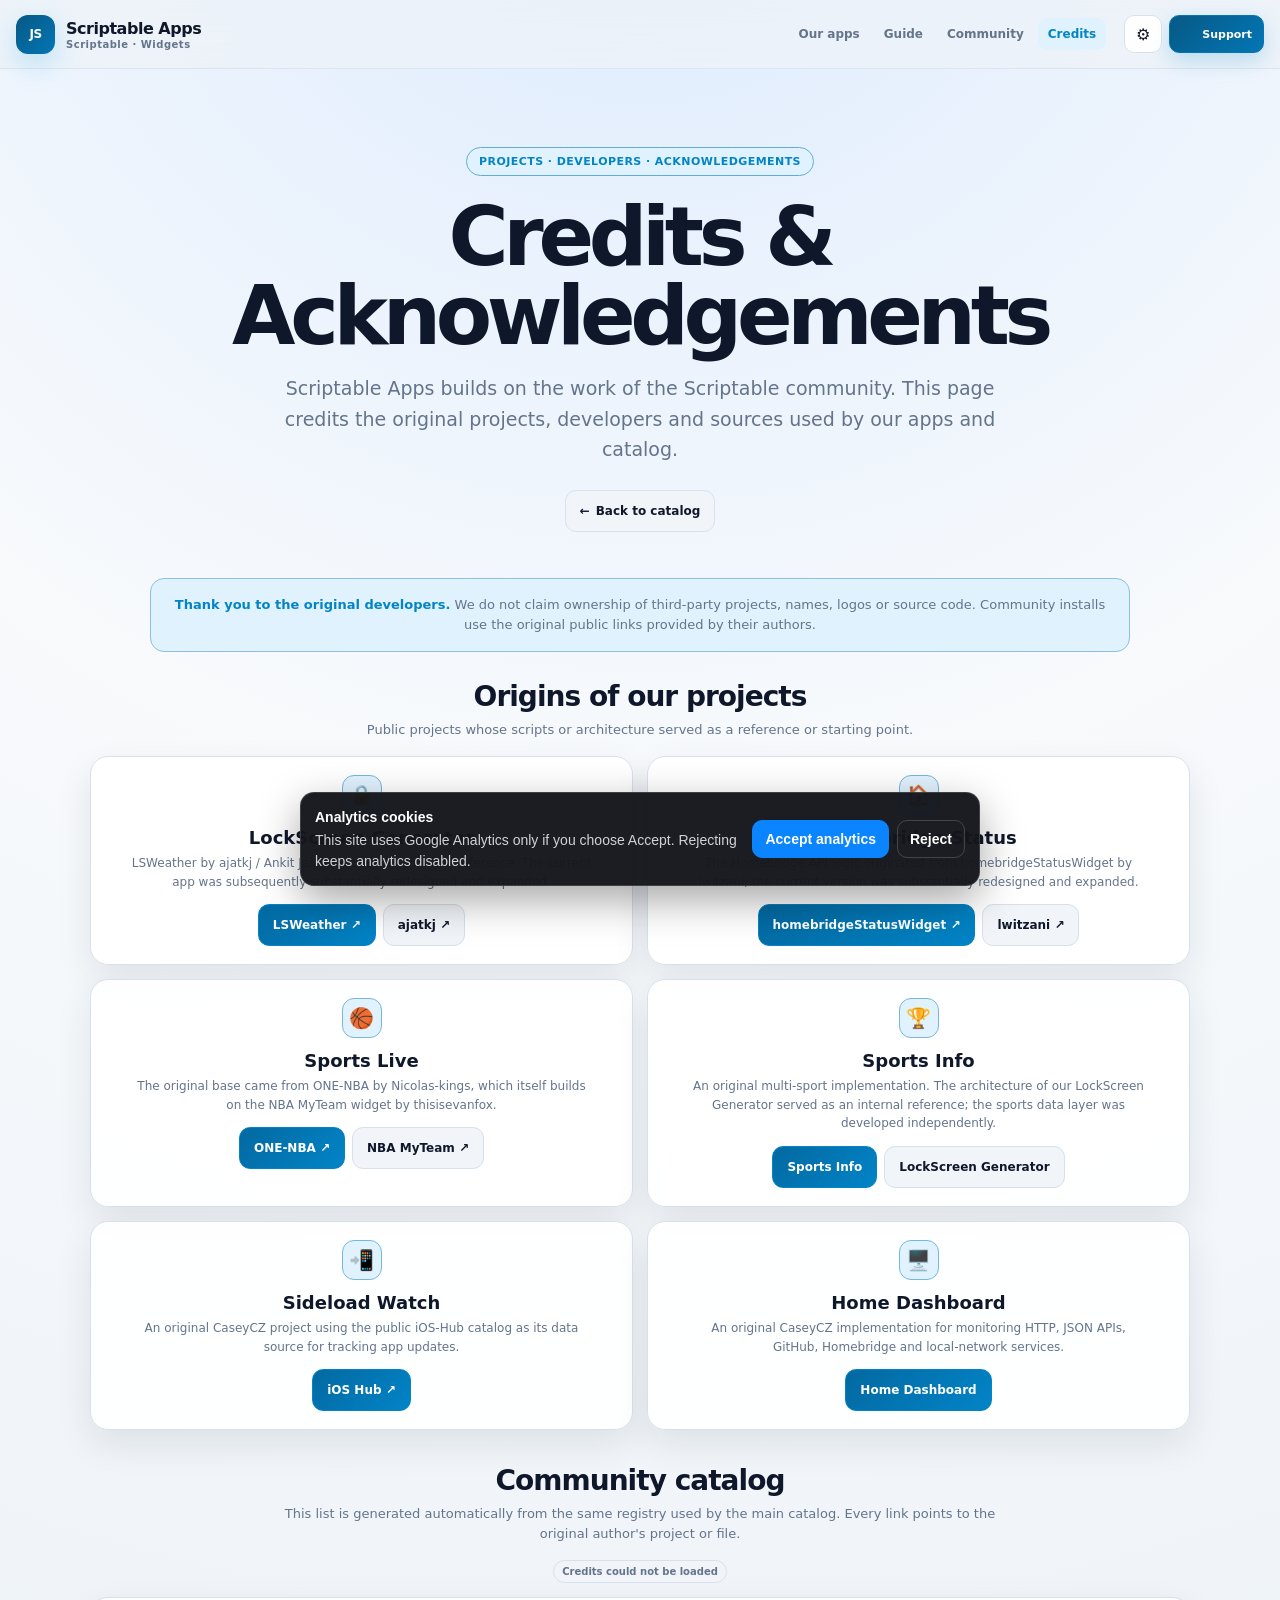
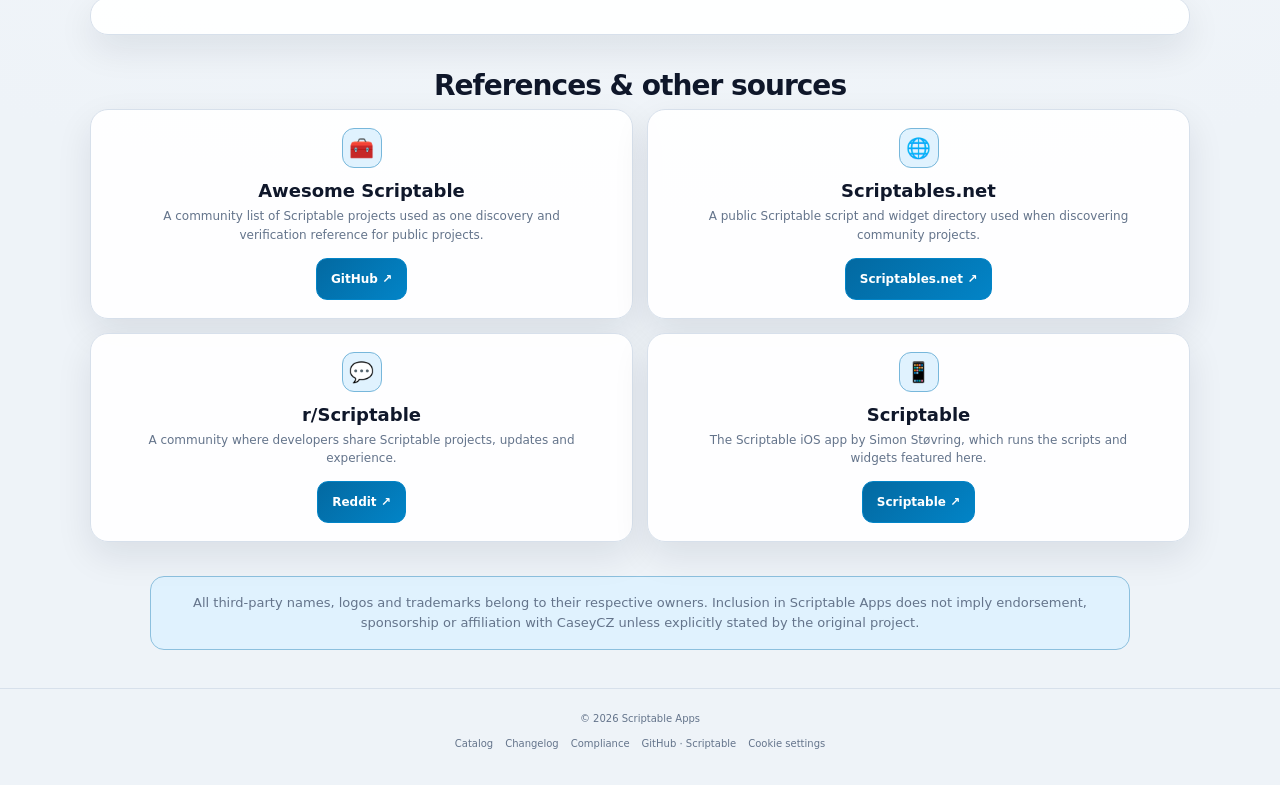
==== credits.html @ d68b5787 "Match header navigation to iOS Hub" ====
<!doctype html>
<html lang="cs" data-theme="dark">
<head>
<meta charset="utf-8">
<meta name="viewport" content="width=device-width,initial-scale=1">
<meta id="themeColor" name="theme-color" content="#070b14">
<meta name="description" content="Credits and acknowledgements for Scriptable Apps, upstream projects and the community catalog.">
<title>Credits & Acknowledgements · Scriptable Apps</title>
<script src="analytics-consent.js?v=20261001-footer3"></script>
<style>
:root{color-scheme:dark;--page:#070b14;--bg:#0b1020;--panel:#111827;--panel2:#172033;--border:#2a3850;--text:#f8fafc;--muted:#94a3b8;--accent:#38bdf8;--accent2:#0284c7;--accent-soft:#0f2b45;--ok:#86efac;--shadow:0 18px 48px rgba(0,0,0,.34);--hero1:#172554;--hero2:#0b1020;--input:#0b1220}
html[data-theme="light"]{color-scheme:light;--page:#f1f5f9;--bg:#f8fafc;--panel:#fff;--panel2:#f1f5f9;--border:#d9e2ee;--text:#0f172a;--muted:#64748b;--accent:#0284c7;--accent2:#0369a1;--accent-soft:#e0f2fe;--ok:#15803d;--shadow:0 14px 36px rgba(15,23,42,.09);--hero1:#dbeafe;--hero2:#f8fafc;--input:#f8fafc}
*{box-sizing:border-box}html{scroll-behavior:smooth;background:var(--page)}body{margin:0;min-height:100vh;color:var(--text);font-family:Inter,ui-sans-serif,system-ui,-apple-system,"Segoe UI",Roboto,sans-serif;background:radial-gradient(circle at top,var(--hero1) 0,var(--hero2) 42%,var(--page) 100%)}a{color:inherit;text-decoration:none}button{font:inherit}.credits-content{width:min(1100px,calc(100% - 28px));margin:0 auto;text-align:center}.btn{min-height:38px;border-radius:10px;border:1px solid var(--border);padding:0 11px;display:inline-flex;align-items:center;justify-content:center;gap:6px;font-size:11px;font-weight:850;cursor:pointer;transition:.15s ease}.btn:hover{transform:translateY(-1px)}.btn.primary{background:linear-gradient(135deg,var(--accent2),var(--accent));border-color:var(--accent);color:#fff}.btn.secondary{background:var(--panel2);color:var(--text)}
.credit-section{margin:8px 0 34px}.credit-section h2{font-size:28px;letter-spacing:-.035em;margin:0 0 7px}.credit-section>p{max-width:760px;margin:0 auto 16px;color:var(--muted);font-size:13px;line-height:1.55}.credits-grid{display:grid;grid-template-columns:repeat(2,minmax(0,1fr));gap:14px}.credit-card{background:color-mix(in srgb,var(--panel) 96%,transparent);border:1px solid var(--border);border-radius:18px;padding:18px;box-shadow:var(--shadow);text-align:center}.credit-icon{width:40px;height:40px;border-radius:12px;margin:0 auto 12px;display:grid;place-items:center;background:var(--accent-soft);border:1px solid color-mix(in srgb,var(--accent) 45%,var(--border));font-size:20px}.credit-card h3{margin:0 0 6px;font-size:18px}.credit-card p{margin:0 auto 13px;color:var(--muted);font-size:12px;line-height:1.55;max-width:460px}.credit-links{display:flex;justify-content:center;gap:7px;flex-wrap:wrap}.credit-cloud{display:grid;grid-template-columns:repeat(3,minmax(0,1fr));gap:10px}.author-card{min-width:0;background:color-mix(in srgb,var(--panel) 94%,transparent);border:1px solid var(--border);border-radius:14px;padding:13px;text-align:left}.author-head{display:flex;align-items:center;justify-content:space-between;gap:8px;margin-bottom:9px}.author-name{font-size:13px;font-weight:900;overflow:hidden;text-overflow:ellipsis;white-space:nowrap}.author-count{flex:0 0 auto;color:var(--accent);background:var(--accent-soft);border:1px solid color-mix(in srgb,var(--accent) 45%,var(--border));border-radius:999px;padding:3px 7px;font-size:9px;font-weight:900}.project-list{display:grid;gap:5px}.project-link{display:block;color:var(--muted);font-size:10px;line-height:1.35;white-space:nowrap;overflow:hidden;text-overflow:ellipsis}.project-link:hover{color:var(--accent)}.credit-panel{background:color-mix(in srgb,var(--panel) 96%,transparent);border:1px solid var(--border);border-radius:18px;padding:18px;box-shadow:var(--shadow)}
.catalog-credit-list{display:flex;align-items:center;justify-content:center;align-content:flex-start;flex-wrap:wrap;gap:7px 8px}
.catalog-credit-pill{min-width:0;max-width:100%;display:inline-flex;align-items:center;gap:6px;padding:6px 10px;border:1px solid var(--border);border-radius:999px;background:color-mix(in srgb,var(--panel2) 88%,transparent);font-size:10px;line-height:1;font-weight:850;white-space:nowrap;transition:.15s ease}
.catalog-credit-pill:hover{border-color:var(--accent);transform:translateY(-1px)}
.catalog-credit-author{color:var(--text);font-weight:900;overflow:hidden;text-overflow:ellipsis}
.catalog-credit-dot{color:var(--muted)}
.catalog-credit-count{color:var(--accent);font-weight:900}
.catalog-credit-projects{display:inline-flex;align-items:center;gap:0;min-width:0;max-width:100%;overflow:hidden}.catalog-credit-project{color:var(--accent);font-weight:900;overflow:hidden;text-overflow:ellipsis}.catalog-credit-project:hover{text-decoration:underline;text-underline-offset:2px}.catalog-credit-sep{color:var(--muted);flex:0 0 auto}
.credits-summary{display:flex;align-items:center;justify-content:center;gap:6px;flex-wrap:wrap;margin:0 0 14px}.pill{display:inline-flex;align-items:center;padding:5px 8px;border:1px solid var(--border);border-radius:999px;background:var(--panel2);color:var(--muted);font-size:10px;font-weight:850}.notice{border:1px solid color-mix(in srgb,var(--accent) 35%,var(--border));background:var(--accent-soft);border-radius:14px;padding:16px;margin:0 auto 28px;color:var(--muted);line-height:1.55;font-size:13px;max-width:980px;text-align:center}.notice strong{color:var(--accent)}
@media(max-width:700px){.credits-grid{grid-template-columns:1fr}.credits-content{width:min(100% - 20px,1100px)}.credit-panel{padding:14px}.catalog-credit-list{gap:6px}.catalog-credit-pill{padding:6px 9px;font-size:9.5px}}
</style>
<link rel="stylesheet" href="ios-hub-visual.css?v=20261008-authorstatus1">
</head>
<body>
<header class="topbar">
  <div class="wrap topbar-inner">
    <a class="brand" href="./" aria-label="Scriptable Apps"><span class="brand-mark">JS</span><span>Scriptable Apps<small>Scriptable · Widgets</small></span></a>
    <nav class="nav" aria-label="Primary">
      <a href="./#ourApps"><span data-cs="Naše aplikace" data-en="Our apps" data-de="Unsere Apps" data-es="Nuestras apps" data-fr="Nos apps">Naše aplikace</span></a>
      <a href="guide.html"><span data-cs="Průvodce" data-en="Guide" data-de="Anleitung" data-es="Guía" data-fr="Guide">Průvodce</span></a>
      <a href="./#community"><span data-cs="Komunita" data-en="Community" data-de="Community" data-es="Comunidad" data-fr="Communauté">Komunita</span></a>
      <a href="credits.html" class="active" aria-current="page">Credits</a>
    </nav>
    <div class="nav-actions">
      <div class="settings-menu">
        <button id="settingsBtn" class="icon-btn settings-button" type="button" aria-haspopup="dialog" aria-expanded="false" aria-controls="settingsPanel" aria-label="Settings" title="Settings">⚙</button>
        <div id="settingsPanel" class="settings-panel" role="dialog" aria-hidden="true">
          <div class="settings-title"><span data-cs="Nastavení" data-en="Settings" data-de="Einstellungen" data-es="Ajustes" data-fr="Paramètres">Nastavení</span></div>
          <div class="settings-label"><span data-cs="VZHLED" data-en="APPEARANCE" data-de="DARSTELLUNG" data-es="APARIENCIA" data-fr="APPARENCE">VZHLED</span></div>
          <div class="settings-theme-seg"><button id="themeDark" type="button">☾ <span data-cs="Tmavý" data-en="Dark" data-de="Dunkel" data-es="Oscuro" data-fr="Sombre">Tmavý</span></button><button id="themeLight" type="button">☀ <span data-cs="Světlý" data-en="Light" data-de="Hell" data-es="Claro" data-fr="Clair">Světlý</span></button></div>
          <div class="settings-label"><span data-cs="JAZYK" data-en="LANGUAGE" data-de="SPRACHE" data-es="IDIOMA" data-fr="LANGUE">JAZYK</span></div>
          <div class="settings-language-list">
            <button id="langCs" type="button" data-language="cs"><img src="assets/flags/cz.svg" alt=""><span>Čeština</span></button>
            <button id="langEn" type="button" data-language="en"><img src="assets/flags/gb.svg" alt=""><span>English</span></button>
            <button id="langDe" type="button" data-language="de"><img src="assets/flags/de.svg" alt=""><span>Deutsch</span></button>
            <button id="langEs" type="button" data-language="es"><img src="assets/flags/es.svg" alt=""><span>Español</span></button>
            <button id="langFr" type="button" data-language="fr"><img src="assets/flags/fr.svg" alt=""><span>Français</span></button>
          </div>
          <div class="settings-label"><span data-cs="NAHLÁSIT PROBLÉM" data-en="REPORT ISSUE" data-de="PROBLEM MELDEN" data-es="INFORMAR DE UN PROBLEMA" data-fr="SIGNALER UN PROBLÈME">NAHLÁSIT PROBLÉM</span></div>
          <a class="settings-report-link" href="https://github.com/CaseyCZ/Scriptable/issues/new/choose" target="_blank" rel="noopener"><span aria-hidden="true">🐞</span><span data-cs="Nahlásit problém" data-en="Report issue" data-de="Problem melden" data-es="Informar de un problema" data-fr="Signaler un problème">Nahlásit problém</span></a>
        </div>
      </div>
      <button class="compact-btn nav-support-primary" type="button" data-support-open><img class="compact-brand-icon" src="https://cdn.buymeacoffee.com/buttons/bmc-new-btn-logo.svg" alt="" referrerpolicy="no-referrer"><span class="support-label" data-cs="Podpořit" data-en="Support" data-de="Unterstützen" data-es="Apoyar" data-fr="Soutenir">Podpořit</span></button>
    </div>
  </div>
</header>

<main id="top" class="credits-content">
  <section class="hero">
    <span class="badge" data-cs="PROJEKTY · AUTOŘI · PODĚKOVÁNÍ" data-en="PROJECTS · DEVELOPERS · ACKNOWLEDGEMENTS" data-de="PROJEKTE · ENTWICKLER · DANKSAGUNGEN" data-es="PROYECTOS · DESARROLLADORES · AGRADECIMIENTOS" data-fr="PROJETS · DÉVELOPPEURS · REMERCIEMENTS">PROJEKTY · AUTOŘI · PODĚKOVÁNÍ</span>
    <h1>Credits &amp; Acknowledgements</h1>
    <p class="lead" data-cs="Scriptable Apps staví na práci komunity kolem Scriptable. Tady uvádíme původní projekty, autory a zdroje, ze kterých naše projekty nebo katalog čerpají." data-en="Scriptable Apps builds on the work of the Scriptable community. This page credits the original projects, developers and sources used by our apps and catalog." data-de="Scriptable Apps baut auf der Arbeit der Scriptable-Community auf. Hier würdigen wir die ursprünglichen Projekte, Entwickler und Quellen unserer Apps und des Katalogs." data-es="Scriptable Apps se apoya en el trabajo de la comunidad de Scriptable. Aquí reconocemos los proyectos, desarrolladores y fuentes originales utilizados por nuestras apps y catálogo." data-fr="Scriptable Apps s’appuie sur le travail de la communauté Scriptable. Cette page crédite les projets, développeurs et sources d’origine utilisés par nos apps et notre catalogue.">Scriptable Apps staví na práci komunity kolem Scriptable. Tady uvádíme původní projekty, autory a zdroje, ze kterých naše projekty nebo katalog čerpají.</p>
    <div class="heroActions"><a class="btn secondary" href="./">← <span data-cs="Zpět na katalog" data-en="Back to catalog" data-de="Zurück zum Katalog" data-es="Volver al catálogo" data-fr="Retour au catalogue">Zpět na katalog</span></a></div>
  </section>

  <div class="notice"><strong data-cs="Děkujeme původním autorům." data-en="Thank you to the original developers." data-de="Danke an die ursprünglichen Entwickler." data-es="Gracias a los desarrolladores originales." data-fr="Merci aux développeurs d’origine.">Děkujeme původním autorům.</strong> <span data-cs="Cizí projekty, názvy, loga a zdrojový kód nevydáváme za vlastní. Komunitní instalace používají původní veřejné odkazy autorů." data-en="We do not claim ownership of third-party projects, names, logos or source code. Community installs use the original public links provided by their authors." data-de="Wir beanspruchen kein Eigentum an Projekten, Namen, Logos oder Quellcode Dritter. Community-Installationen verwenden die ursprünglichen öffentlichen Links der Autoren." data-es="No reclamamos la propiedad de proyectos, nombres, logotipos ni código fuente de terceros. Las instalaciones comunitarias usan los enlaces públicos originales de sus autores." data-fr="Nous ne revendiquons pas la propriété des projets, noms, logos ou codes sources tiers. Les installations communautaires utilisent les liens publics d’origine des auteurs.">Cizí projekty, názvy, loga a zdrojový kód nevydáváme za vlastní. Komunitní instalace používají původní veřejné odkazy autorů.</span></div>

  <section class="credit-section">
    <h2 data-cs="Původ našich projektů" data-en="Origins of our projects" data-de="Ursprung unserer Projekte" data-es="Origen de nuestros proyectos" data-fr="Origine de nos projets">Původ našich projektů</h2>
    <p data-cs="Projekty, jejichž veřejné skripty nebo architektura posloužily jako předloha či výchozí bod." data-en="Public projects whose scripts or architecture served as a reference or starting point." data-de="Öffentliche Projekte, deren Skripte oder Architektur als Referenz oder Ausgangspunkt dienten." data-es="Proyectos públicos cuyos scripts o arquitectura sirvieron como referencia o punto de partida." data-fr="Projets publics dont les scripts ou l’architecture ont servi de référence ou de point de départ.">Projekty, jejichž veřejné skripty nebo architektura posloužily jako předloha či výchozí bod.</p>
    <div class="credits-grid">
      <article class="credit-card"><div class="credit-icon">🔒</div><h3>LockScreen Generator</h3><p data-cs="Při vzniku byl jako předloha použit LSWeather od ajatkj / Ankit Jain. Současná aplikace byla následně výrazně přepracována a rozšířena." data-en="LSWeather by ajatkj / Ankit Jain was used as an initial reference. The current app was subsequently substantially redesigned and expanded." data-de="LSWeather von ajatkj / Ankit Jain diente als ursprüngliche Referenz. Die heutige App wurde danach umfassend neu gestaltet und erweitert." data-es="LSWeather de ajatkj / Ankit Jain se utilizó como referencia inicial. La app actual fue posteriormente rediseñada y ampliada considerablemente." data-fr="LSWeather d’ajatkj / Ankit Jain a servi de référence initiale. L’app actuelle a ensuite été largement remaniée et enrichie.">Při vzniku byl jako předloha použit LSWeather od ajatkj / Ankit Jain.</p><div class="credit-links"><a class="btn primary" href="https://github.com/ajatkj/scriptable/blob/master/LSWeather.js" target="_blank" rel="noopener">LSWeather ↗</a><a class="btn secondary" href="https://github.com/ajatkj" target="_blank" rel="noopener">ajatkj ↗</a></div></article>
      <article class="credit-card"><div class="credit-icon">🏠</div><h3>Homebridge Status</h3><p data-cs="Homebridge API logika vychází z homebridgeStatusWidget od lwitzani; současná verze byla výrazně přepracována a rozšířena." data-en="The Homebridge API logic originated from homebridgeStatusWidget by lwitzani; the current version was substantially redesigned and expanded." data-de="Die Homebridge-API-Logik basiert auf homebridgeStatusWidget von lwitzani; die aktuelle Version wurde umfassend überarbeitet und erweitert." data-es="La lógica de la API de Homebridge parte de homebridgeStatusWidget de lwitzani; la versión actual fue ampliamente rediseñada y ampliada." data-fr="La logique API Homebridge provient de homebridgeStatusWidget de lwitzani ; la version actuelle a été largement remaniée et enrichie.">Homebridge API logika vychází z homebridgeStatusWidget od lwitzani.</p><div class="credit-links"><a class="btn primary" href="https://github.com/lwitzani/homebridgeStatusWidget" target="_blank" rel="noopener">homebridgeStatusWidget ↗</a><a class="btn secondary" href="https://github.com/lwitzani" target="_blank" rel="noopener">lwitzani ↗</a></div></article>
      <article class="credit-card"><div class="credit-icon">🏀</div><h3>Sports Live</h3><p data-cs="Původní základ vychází z ONE-NBA od Nicolas-kings, které navazuje na NBA MyTeam widget od thisisevanfox." data-en="The original base came from ONE-NBA by Nicolas-kings, which itself builds on the NBA MyTeam widget by thisisevanfox." data-de="Die ursprüngliche Basis stammt von ONE-NBA von Nicolas-kings, das wiederum auf dem NBA MyTeam Widget von thisisevanfox aufbaut." data-es="La base original procede de ONE-NBA de Nicolas-kings, que a su vez se basa en NBA MyTeam widget de thisisevanfox." data-fr="La base d’origine vient de ONE-NBA de Nicolas-kings, lui-même basé sur NBA MyTeam widget de thisisevanfox.">Původní základ vychází z ONE-NBA od Nicolas-kings a NBA MyTeam widgetu od thisisevanfox.</p><div class="credit-links"><a class="btn primary" href="https://github.com/Nicolasking007/Scriptable/tree/main/ONE-NBA" target="_blank" rel="noopener">ONE-NBA ↗</a><a class="btn secondary" href="https://github.com/thisisevanfox/nba-my-team-ios-widget" target="_blank" rel="noopener">NBA MyTeam ↗</a></div></article>
      <article class="credit-card"><div class="credit-icon">🏆</div><h3>Sports Info</h3><p data-cs="Vlastní multi-sport implementace. Při návrhu byla jako interní předloha použita architektura našeho LockScreen Generatoru; sportovní datová vrstva byla vyvíjena samostatně." data-en="An original multi-sport implementation. The architecture of our LockScreen Generator served as an internal reference; the sports data layer was developed independently." data-de="Eine eigene Multi-Sport-Implementierung. Die Architektur unseres LockScreen Generators diente als interne Referenz; die Sport-Datenschicht wurde eigenständig entwickelt." data-es="Una implementación multideporte propia. La arquitectura de nuestro LockScreen Generator sirvió como referencia interna; la capa de datos deportivos se desarrolló de forma independiente." data-fr="Une implémentation multisport originale. L’architecture de notre LockScreen Generator a servi de référence interne ; la couche de données sportives a été développée indépendamment.">Vlastní multi-sport implementace s architekturou inspirovanou naším LockScreen Generatorem.</p><div class="credit-links"><a class="btn primary" href="./apps/Sports-Info/">Sports Info</a><a class="btn secondary" href="./apps/LockScreenGenerator/">LockScreen Generator</a></div></article>
      <article class="credit-card"><div class="credit-icon">📲</div><h3>Sideload Watch</h3><p data-cs="Vlastní CaseyCZ projekt využívající veřejný katalog iOS-Hub jako datový zdroj pro sledování nových verzí aplikací." data-en="An original CaseyCZ project using the public iOS-Hub catalog as its data source for tracking app updates." data-de="Ein eigenes CaseyCZ-Projekt, das den öffentlichen iOS-Hub-Katalog als Datenquelle für App-Updates verwendet." data-es="Un proyecto original de CaseyCZ que utiliza el catálogo público de iOS-Hub como fuente de datos para seguir actualizaciones de apps." data-fr="Un projet original CaseyCZ utilisant le catalogue public iOS-Hub comme source de données pour suivre les mises à jour d’apps.">Vlastní CaseyCZ projekt využívající veřejný katalog iOS-Hub.</p><div class="credit-links"><a class="btn primary" href="https://caseycz.github.io/iOS-Hub/" target="_blank" rel="noopener">iOS Hub ↗</a></div></article>
      <article class="credit-card"><div class="credit-icon">🖥️</div><h3>Home Dashboard</h3><p data-cs="Vlastní CaseyCZ implementace pro monitoring HTTP, JSON API, GitHubu, Homebridge a služeb v lokální síti." data-en="An original CaseyCZ implementation for monitoring HTTP, JSON APIs, GitHub, Homebridge and local-network services." data-de="Eine eigene CaseyCZ-Implementierung zur Überwachung von HTTP, JSON-APIs, GitHub, Homebridge und lokalen Netzwerkdiensten." data-es="Una implementación original de CaseyCZ para monitorizar HTTP, APIs JSON, GitHub, Homebridge y servicios de red local." data-fr="Une implémentation originale CaseyCZ pour surveiller HTTP, les API JSON, GitHub, Homebridge et les services du réseau local.">Vlastní CaseyCZ implementace pro monitoring služeb.</p><div class="credit-links"><a class="btn primary" href="./apps/Home-Dashboard/">Home Dashboard</a></div></article>
    </div>
  </section>

  <section class="credit-section">
    <h2 data-cs="Komunitní katalog" data-en="Community catalog" data-de="Community-Katalog" data-es="Catálogo comunitario" data-fr="Catalogue communautaire">Komunitní katalog</h2>
    <p data-cs="Seznam je generovaný automaticky ze stejného katalogu, který používá hlavní stránka. Každý odkaz vede na původní projekt nebo soubor autora." data-en="This list is generated automatically from the same registry used by the main catalog. Every link points to the original author's project or file." data-de="Diese Liste wird automatisch aus demselben Register wie der Hauptkatalog erzeugt. Jeder Link führt zum ursprünglichen Projekt oder zur Datei des Autors." data-es="Esta lista se genera automáticamente desde el mismo registro que usa el catálogo principal. Cada enlace apunta al proyecto o archivo original del autor." data-fr="Cette liste est générée automatiquement depuis le même registre que le catalogue principal. Chaque lien pointe vers le projet ou le fichier d’origine de l’auteur.">Seznam je generovaný automaticky ze stejného katalogu, který používá hlavní stránka.</p>
    <div id="creditsSummary" class="credits-summary"><span class="pill" data-cs="Načítám credits…" data-en="Loading credits…" data-de="Credits werden geladen…" data-es="Cargando créditos…" data-fr="Chargement des crédits…">Načítám credits…</span></div>
    <div class="credit-panel"><div id="communityCredits" class="catalog-credit-list"></div></div>
  </section>

  <section class="credit-section">
    <h2 data-cs="Reference a další zdroje" data-en="References & other sources" data-de="Referenzen & weitere Quellen" data-es="Referencias y otras fuentes" data-fr="Références et autres sources">Reference a další zdroje</h2>
    <div class="credits-grid">
      <article class="credit-card"><div class="credit-icon">🧰</div><h3>Awesome Scriptable</h3><p data-cs="Komunitní seznam Scriptable projektů používaný jako jeden ze zdrojů při hledání a ověřování veřejných projektů." data-en="A community list of Scriptable projects used as one discovery and verification reference for public projects." data-de="Eine Community-Liste von Scriptable-Projekten, die als Referenz zur Entdeckung und Überprüfung öffentlicher Projekte dient." data-es="Una lista comunitaria de proyectos Scriptable usada como referencia para descubrir y verificar proyectos públicos." data-fr="Une liste communautaire de projets Scriptable utilisée comme référence pour découvrir et vérifier des projets publics.">Komunitní seznam Scriptable projektů.</p><div class="credit-links"><a class="btn primary" href="https://github.com/dersvenhesse/awesome-scriptable" target="_blank" rel="noopener">GitHub ↗</a></div></article>
      <article class="credit-card"><div class="credit-icon">🌐</div><h3>Scriptables.net</h3><p data-cs="Veřejný katalog Scriptable skriptů a widgetů používaný při objevování komunitních projektů." data-en="A public Scriptable script and widget directory used when discovering community projects." data-de="Ein öffentliches Verzeichnis für Scriptable-Skripte und -Widgets, das bei der Projektsuche verwendet wird." data-es="Un directorio público de scripts y widgets de Scriptable utilizado para descubrir proyectos de la comunidad." data-fr="Un annuaire public de scripts et widgets Scriptable utilisé pour découvrir des projets communautaires.">Veřejný katalog Scriptable skriptů a widgetů.</p><div class="credit-links"><a class="btn primary" href="https://www.scriptables.net/" target="_blank" rel="noopener">Scriptables.net ↗</a></div></article>
      <article class="credit-card"><div class="credit-icon">💬</div><h3>r/Scriptable</h3><p data-cs="Komunita, kde autoři sdílejí své Scriptable projekty, aktualizace a zkušenosti." data-en="A community where developers share Scriptable projects, updates and experience." data-de="Eine Community, in der Entwickler Scriptable-Projekte, Updates und Erfahrungen teilen." data-es="Una comunidad donde los desarrolladores comparten proyectos Scriptable, actualizaciones y experiencias." data-fr="Une communauté où les développeurs partagent des projets Scriptable, des mises à jour et leurs expériences.">Komunita kolem Scriptable projektů.</p><div class="credit-links"><a class="btn primary" href="https://www.reddit.com/r/Scriptable/" target="_blank" rel="noopener">Reddit ↗</a></div></article>
      <article class="credit-card"><div class="credit-icon">📱</div><h3>Scriptable</h3><p data-cs="Samotná iOS aplikace Scriptable od Simona Støvringa, na které všechny zde uvedené skripty a widgety běží." data-en="The Scriptable iOS app by Simon Støvring, which runs the scripts and widgets featured here." data-de="Die iOS-App Scriptable von Simon Støvring, auf der die hier aufgeführten Skripte und Widgets laufen." data-es="La app Scriptable para iOS de Simon Støvring, que ejecuta los scripts y widgets mostrados aquí." data-fr="L’app iOS Scriptable de Simon Støvring, qui exécute les scripts et widgets présentés ici.">iOS aplikace, na které všechny zde uvedené skripty běží.</p><div class="credit-links"><a class="btn primary" href="https://scriptable.app" target="_blank" rel="noopener">Scriptable ↗</a></div></article>
    </div>
  </section>

  <div class="notice" data-cs="Všechny názvy, loga a ochranné známky třetích stran patří jejich vlastníkům. Zařazení do Scriptable Apps neznamená podporu, sponzorství ani spojení s CaseyCZ, pokud to původní projekt výslovně neuvádí." data-en="All third-party names, logos and trademarks belong to their respective owners. Inclusion in Scriptable Apps does not imply endorsement, sponsorship or affiliation with CaseyCZ unless explicitly stated by the original project." data-de="Alle Namen, Logos und Marken Dritter gehören ihren jeweiligen Eigentümern. Die Aufnahme in Scriptable Apps bedeutet keine Empfehlung, Förderung oder Verbindung mit CaseyCZ, sofern dies nicht ausdrücklich vom ursprünglichen Projekt angegeben wird." data-es="Todos los nombres, logotipos y marcas de terceros pertenecen a sus respectivos propietarios. La inclusión en Scriptable Apps no implica respaldo, patrocinio ni afiliación con CaseyCZ salvo que el proyecto original lo indique expresamente." data-fr="Tous les noms, logos et marques tiers appartiennent à leurs propriétaires respectifs. Leur présence dans Scriptable Apps n’implique ni approbation, ni parrainage, ni affiliation avec CaseyCZ sauf indication explicite du projet d’origine.">Všechny názvy, loga a ochranné známky třetích stran patří jejich vlastníkům.</div>
</main>

<footer class="footer"><div class="wrap footer-inner"><span>© <span id="year"></span> Scriptable Apps</span><div class="footer-links"><a href="./">Catalog</a><a href="CHANGELOG.md">Changelog</a><a href="COMPLIANCE.md">Compliance</a><a href="https://github.com/CaseyCZ/Scriptable" target="_blank" rel="noopener">GitHub · Scriptable</a><button class="footer-link-button" type="button" data-cookie-settings>Cookie settings</button></div></div></footer>

<div id="supportModal" class="support-backdrop" role="dialog" aria-modal="true" aria-hidden="true" aria-labelledby="supportTitle"><div class="support-dialog"><button class="support-close" type="button" data-support-close aria-label="Close">×</button><div class="badge" data-cs="PODPOŘIT PROJEKT" data-en="SUPPORT THE PROJECT" data-de="PROJEKT UNTERSTÜTZEN" data-es="APOYAR EL PROYECTO" data-fr="SOUTENIR LE PROJET">PODPOŘIT PROJEKT</div><h2 id="supportTitle" data-cs="Podpoř další vývoj." data-en="Support further development." data-de="Unterstütze die weitere Entwicklung." data-es="Apoya el desarrollo futuro." data-fr="Soutenez le développement futur.">Podpoř další vývoj.</h2><p data-cs="Pokud ti Scriptable Apps šetří čas, můžeš podpořit další vývoj přes Buy Me a Coffee." data-en="If Scriptable Apps saves you time, you can support further development through Buy Me a Coffee." data-de="Wenn dir Scriptable Apps Zeit spart, kannst du die weitere Entwicklung über Buy Me a Coffee unterstützen." data-es="Si Scriptable Apps te ahorra tiempo, puedes apoyar el desarrollo futuro mediante Buy Me a Coffee." data-fr="Si Scriptable Apps vous fait gagner du temps, vous pouvez soutenir son développement via Buy Me a Coffee.">Pokud ti Scriptable Apps šetří čas, můžeš podpořit další vývoj přes Buy Me a Coffee.</p><a href="https://www.buymeacoffee.com/caseycz" target="_blank" rel="noopener"><img class="support-qr" src="https://caseycz.github.io/support-qr.svg" alt="Buy Me a Coffee QR code"></a><a class="btn primary" style="width:100%" href="https://www.buymeacoffee.com/caseycz" target="_blank" rel="noopener"><span data-cs="Otevřít Buy Me a Coffee" data-en="Open Buy Me a Coffee" data-de="Buy Me a Coffee öffnen" data-es="Abrir Buy Me a Coffee" data-fr="Ouvrir Buy Me a Coffee">Otevřít Buy Me a Coffee</span></a></div></div>

<script>
const SUPPORTED=['cs','en','de','es','fr'];
let lang=localStorage.getItem('siteLang');if(!SUPPORTED.includes(lang))lang=(navigator.language||'en').toLowerCase().startsWith('cs')?'cs':'en';
let theme=localStorage.getItem('siteTheme')||((window.matchMedia&&matchMedia('(prefers-color-scheme: light)').matches)?'light':'dark');
function applyTheme(next){theme=next==='light'?'light':'dark';localStorage.setItem('siteTheme',theme);document.documentElement.dataset.theme=theme;document.getElementById('themeDark').classList.toggle('active',theme==='dark');document.getElementById('themeLight').classList.toggle('active',theme==='light');document.getElementById('themeColor').content=theme==='dark'?'#070b14':'#eef3f8'}
function setLanguage(next){lang=SUPPORTED.includes(next)?next:'en';localStorage.setItem('siteLang',lang);document.documentElement.lang=lang;document.querySelectorAll('[data-cs]').forEach(el=>el.textContent=el.getAttribute('data-'+lang)||el.getAttribute('data-en')||el.textContent);document.querySelectorAll('[data-language]').forEach(btn=>btn.classList.toggle('active',btn.dataset.language===lang));renderCommunityCredits()}
document.getElementById('themeDark').addEventListener('click',()=>applyTheme('dark'));document.getElementById('themeLight').addEventListener('click',()=>applyTheme('light'));document.querySelectorAll('[data-language]').forEach(btn=>btn.addEventListener('click',()=>setLanguage(btn.dataset.language)));
document.getElementById('settingsBtn').addEventListener('click',e=>{e.stopPropagation();document.getElementById('settingsPanel').classList.toggle('open')});document.getElementById('settingsPanel').addEventListener('click',e=>e.stopPropagation());document.addEventListener('click',()=>document.getElementById('settingsPanel').classList.remove('open'));
let supportReturnFocus=null;function openSupport(){const modal=document.getElementById('supportModal');supportReturnFocus=document.activeElement instanceof HTMLElement?document.activeElement:null;modal.classList.add('open');document.body.classList.add('modal-open');modal.setAttribute('aria-hidden','false');requestAnimationFrame(()=>modal.querySelector('[data-support-close]')?.focus())}function closeSupport(){const modal=document.getElementById('supportModal');modal.classList.remove('open');document.body.classList.remove('modal-open');modal.setAttribute('aria-hidden','true');supportReturnFocus?.focus?.();supportReturnFocus=null}document.querySelectorAll('[data-support-open]').forEach(btn=>btn.addEventListener('click',openSupport));document.querySelectorAll('[data-support-close]').forEach(btn=>btn.addEventListener('click',closeSupport));document.getElementById('supportModal').addEventListener('click',e=>{if(e.target.id==='supportModal')closeSupport()});document.addEventListener('keydown',e=>{if(e.key==='Escape')closeSupport()});
let creditsData=null;function t(cs,en,de,es,fr){return({cs,en,de,es,fr})[lang]||en}function esc(v){return String(v||'').replace(/[&<>"']/g,c=>({'&':'&amp;','<':'&lt;','>':'&gt;','"':'&quot;',"'":'&#39;'}[c]))}
function widgetCountLabel(count){if(lang==='cs')return count===1?'widget':(count>=2&&count<=4?'widgety':'widgetů');if(lang==='de')return count===1?'Widget':'Widgets';if(lang==='es')return count===1?'widget':'widgets';if(lang==='fr')return count===1?'widget':'widgets';return count===1?'widget':'widgets'}
function renderCommunityCredits(){if(!creditsData)return;const authors=creditsData.authors||{};document.getElementById('creditsSummary').innerHTML=`<span class="pill">${creditsData.total} ${esc(t('projektů','projects','Projekte','proyectos','projets'))}</span><span class="pill">${creditsData.authorCount} ${esc(t('autorů','authors','Autoren','autores','auteurs'))}</span>`;const groups=Object.entries(authors).sort(([a],[b])=>a.localeCompare(b,undefined,{sensitivity:'base'}));document.getElementById('communityCredits').innerHTML=groups.map(([author,projects])=>{const count=projects.length;const label=widgetCountLabel(count);return `<span class="catalog-credit-pill" title="${esc(author+' · '+count+' '+label)}"><span class="catalog-credit-author">${esc(author)}</span><span class="catalog-credit-dot">·</span><span class="catalog-credit-count">${count} ${esc(label)}</span></span>`}).join('')}
async function loadCredits(){try{const r=await fetch('./data/credits.json',{cache:'no-store'});if(!r.ok)throw new Error('HTTP '+r.status);creditsData=await r.json();renderCommunityCredits()}catch(_){document.getElementById('creditsSummary').innerHTML=`<span class="pill">${esc(t('Credits se nepodařilo načíst','Credits could not be loaded','Credits konnten nicht geladen werden','No se pudieron cargar los créditos','Impossible de charger les crédits'))}</span>`}}
document.getElementById('year').textContent=new Date().getFullYear();applyTheme(theme);setLanguage(lang);loadCredits();
</script>
</body>
</html>
---- ios-hub-visual.css ----
/* Scriptable Apps — iOS Hub visual system 1:1 · header synced */
:root{--action:#0376b5;--action2:#075985;--hero:#172554}
html[data-theme="light"]{--page:#eef3f8;--border:#d7e0eb;--hero:#dbeafe}
body{background:radial-gradient(circle at 50% -10%,var(--hero),var(--bg) 38%,var(--page) 76%)}
.wrap{width:min(1380px,calc(100% - 32px));margin:auto}

/* Exact iOS Hub header geometry and controls */
.topbar{position:sticky;top:0;z-index:100;display:block;padding:0;gap:0;border-bottom:1px solid color-mix(in srgb,var(--border) 75%,transparent);background:color-mix(in srgb,var(--page) 78%,transparent);backdrop-filter:blur(18px);-webkit-backdrop-filter:blur(18px)}
.topbar-inner{min-height:68px;display:flex;align-items:center;gap:18px}
.brand{display:flex;align-items:center;gap:11px;font-weight:900;letter-spacing:-.03em;white-space:nowrap}
.brand-mark{width:39px;height:39px;border-radius:12px;display:grid;place-items:center;color:#fff;background:linear-gradient(135deg,var(--action2),var(--action));box-shadow:0 10px 28px rgba(14,165,233,.23);font-size:12px}
.brand small{display:block;color:var(--muted);font-size:10px;letter-spacing:.05em;margin-top:1px}
.nav{display:flex;align-items:center;gap:4px;margin-left:auto}
.nav a{padding:9px 10px;border-radius:9px;color:var(--muted);font-size:12px;font-weight:800}
.nav a:hover{background:var(--panel2);color:var(--text)}
.nav a.active{background:var(--accent-soft);color:var(--accent)}
.nav-actions{display:flex;align-items:center;gap:7px}
.icon-btn,.compact-btn{height:38px;border:1px solid var(--border);background:color-mix(in srgb,var(--panel) 90%,transparent);border-radius:10px;color:var(--text)}
.icon-btn{width:38px;display:grid;place-items:center;cursor:pointer;padding:0}
.compact-btn{display:inline-flex;align-items:center;justify-content:center;gap:7px;padding:0 11px;font-size:11px;font-weight:850;cursor:pointer}
.compact-btn:hover,.icon-btn:hover{border-color:var(--accent)}
.nav-support-primary{background:linear-gradient(135deg,var(--action2),var(--action))!important;border-color:var(--action)!important;color:#fff!important;box-shadow:0 8px 22px color-mix(in srgb,var(--accent) 22%,transparent)}
.nav-support-primary:hover{border-color:color-mix(in srgb,#fff 55%,var(--accent))!important}
.compact-brand-icon{width:14px;height:14px;display:block;object-fit:contain}
.settings-language-list img{width:22px;height:15px;border-radius:2px;display:block;object-fit:cover}

/* Exact iOS Hub settings panel */
.settings-menu{position:relative}
.settings-panel{position:fixed;top:76px;right:16px;z-index:1000;width:310px;padding:13px;border:1px solid var(--border);border-radius:16px;background:color-mix(in srgb,var(--panel) 98%,transparent);box-shadow:var(--shadow);display:none;overflow-y:auto;overflow-x:hidden;-webkit-overflow-scrolling:touch;overscroll-behavior:contain;touch-action:pan-y}
.settings-panel.open{display:block}
.settings-title{font-size:13px;font-weight:900;margin-bottom:13px}
.settings-label{margin:12px 0 7px;color:var(--muted);font-size:10px;font-weight:900;letter-spacing:.08em}
.settings-theme-seg{display:grid;grid-template-columns:1fr 1fr;gap:7px}
.settings-theme-seg button{min-height:38px;border:1px solid var(--border);border-radius:11px;background:var(--panel2);color:var(--muted);font-size:12px;font-weight:850;cursor:pointer}
.settings-theme-seg button:hover{border-color:var(--accent)}
.settings-theme-seg button.active{border-color:var(--accent);color:var(--accent);background:var(--accent-soft)}
.settings-language-list{display:grid;gap:4px}
.settings-language-list button{width:100%;min-height:40px;border:1px solid transparent;border-radius:10px;background:transparent;color:var(--text);display:grid;grid-template-columns:26px minmax(0,1fr);align-items:center;gap:8px;padding:0 10px;text-align:left;font-size:11px;font-weight:800;cursor:pointer}
.settings-language-list button:hover{background:var(--panel2);border-color:var(--border)}
.settings-language-list button.active{background:var(--accent-soft);border-color:color-mix(in srgb,var(--accent) 45%,var(--border));color:var(--accent)}
.settings-language-list .flag{width:22px;height:15px;display:grid;place-items:center;border-radius:2px;background:var(--panel2);border:1px solid var(--border);font-size:9px;font-weight:900}
.settings-report-link{min-height:40px;width:100%;padding:0 10px;border:1px solid var(--border);border-radius:10px;background:var(--panel2);color:var(--text);display:flex;align-items:center;justify-content:flex-start;gap:8px;font-size:11px;font-weight:850}
.settings-report-link:hover{border-color:var(--accent);background:var(--accent-soft);color:var(--accent)}
.settings-layout-seg{display:grid;grid-template-columns:1fr 1fr;gap:7px}
.settings-layout-seg button{min-height:38px;border:1px solid var(--border);border-radius:11px;background:var(--panel2);color:var(--muted);font-size:15px;font-weight:850;cursor:pointer}
.settings-layout-seg button:hover{border-color:var(--accent)}
.settings-layout-seg button.active{border-color:var(--accent);color:var(--accent);background:var(--accent-soft)}

/* Same support dialog as iOS Hub */
.support-backdrop{position:fixed;inset:0;z-index:1300;display:none;place-items:center;padding:20px;background:rgba(2,6,23,.74);backdrop-filter:blur(14px);-webkit-backdrop-filter:blur(14px)}
.support-backdrop.open{display:grid}
.support-dialog{position:relative;width:min(420px,100%);padding:22px;border:1px solid var(--border);border-radius:24px;background:linear-gradient(180deg,var(--panel),var(--input));box-shadow:0 30px 100px rgba(0,0,0,.45);text-align:center}
.support-close{position:absolute;right:14px;top:14px;width:36px;height:36px;border:1px solid var(--border);border-radius:11px;background:var(--panel2);color:var(--muted);font-size:20px;cursor:pointer}
.support-dialog h2{margin:14px 42px 8px;letter-spacing:-.04em}
.support-dialog p{color:var(--muted);font-size:12px;line-height:1.5}
.support-qr{width:min(260px,100%);display:block;margin:16px auto;padding:9px;border-radius:18px;background:#fff;border:1px solid var(--border)}
body.modal-open{overflow:hidden}

/* iOS Hub hero / content sizing */
.hero{padding:78px 0 46px;text-align:center}
.badge{display:inline-flex;align-items:center;gap:8px;border:1px solid color-mix(in srgb,var(--accent) 55%,var(--border));background:var(--accent-soft);color:var(--accent);padding:7px 12px;border-radius:999px;font-size:11px;font-weight:900;letter-spacing:.04em}
.hero h1{font-size:clamp(43px,8vw,82px);line-height:.96;letter-spacing:-.065em;margin:22px auto 18px;max-width:900px}
.hero .lead{max-width:750px;margin:0 auto;color:var(--muted);font-size:clamp(15px,2vw,19px);line-height:1.6}
.heroActions{display:flex;justify-content:center;gap:9px;flex-wrap:wrap;margin-top:25px}
.btn{min-height:42px;border-radius:11px;padding:0 14px;font-size:12px;font-weight:900}
.sectionHead{justify-content:center;text-align:center;margin:34px 0 16px}
.sectionHead>div{width:100%}
.sectionHead h2{font-size:29px;letter-spacing:-.04em}
.sectionHead p{max-width:720px;margin:5px auto 0;line-height:1.55}
.card{border-radius:18px}
footer{margin-top:38px;padding:24px 0 36px;font-size:10px}

@media(max-width:900px){
  .nav{display:none}
}
@media(max-width:640px){
  .wrap{width:min(100% - 20px,1180px)}
  .topbar-inner{gap:8px}
  .brand small{display:none}
  .brand-mark{width:36px;height:36px}
  .nav-actions{gap:5px}
  .nav-support-primary{width:38px;padding:0}
  .nav-support-primary .support-label{display:none}
  .compact-brand-icon{width:15px;height:15px}
  .settings-panel{top:70px;right:10px;width:min(310px,calc(100vw - 20px))}
  .hero{padding:54px 0 30px}
  .hero h1{font-size:clamp(40px,14vw,61px)}
}


/* iOS Hub footer 1:1 */
.footer{margin-top:38px;border-top:1px solid var(--border);padding:24px 0 36px;color:var(--muted);font-size:10px;text-align:center}
.footer .wrap{width:min(1380px,calc(100% - 32px));margin:auto}
.footer-inner{display:flex;align-items:center;justify-content:center;gap:14px;text-align:center;flex-direction:column}
.footer-links{display:flex;gap:12px;flex-wrap:wrap;justify-content:center;align-items:center}
.footer a:hover{color:var(--accent)}
.footer-link-button{padding:0;border:0;background:transparent;color:var(--muted);font:inherit;cursor:pointer}
.footer-link-button:hover{color:var(--accent)}
.footer .caseycz-cookie-settings-wrap{display:contents;margin:0}
.footer .caseycz-cookie-settings{min-height:0;padding:0;border:0;background:transparent;color:var(--muted);font:inherit;text-decoration:none;opacity:1}
.footer .caseycz-cookie-settings:hover{color:var(--accent)}
@media(max-width:640px){.footer-inner{align-items:center}.footer-links{justify-content:center}}


/* iOS Hub filter system 1:1 */
.content-disclosure{margin-top:12px;border:1px solid var(--border);border-radius:12px;background:color-mix(in srgb,var(--panel) 82%,transparent);overflow:hidden}
.content-disclosure>summary{list-style:none;cursor:pointer;display:flex;align-items:center;justify-content:space-between;gap:10px;padding:11px 12px;font-size:11px;font-weight:900;color:var(--text);user-select:none;text-align:center}
.content-disclosure>summary::-webkit-details-marker{display:none}.content-disclosure>summary::after{content:'▾';color:var(--accent);font-size:13px;transition:transform .18s ease}.content-disclosure[open]>summary::after{transform:rotate(180deg)}
.disclosure-title{min-width:0;flex:1}.disclosure-body{border-top:1px solid var(--border);padding:12px}.filter-disclosure{margin:0 0 14px}
.catalog-filters{padding:0;margin:0;display:grid;gap:12px;text-align:center}.filter-group{display:grid;grid-template-columns:100px minmax(0,1fr);gap:10px;align-items:start;justify-items:center}.filter-label{padding-top:9px;color:var(--muted);font-size:10px;font-weight:900;text-transform:uppercase;letter-spacing:.05em;text-align:center}
.filter-tabs{display:grid;grid-auto-flow:column;grid-auto-columns:max-content;align-items:center;width:100%;min-width:0;max-width:100%;justify-self:stretch;justify-content:start;overflow-x:auto!important;overflow-y:hidden!important;padding-inline:8px;padding-bottom:3px;scroll-padding-inline:8px;scrollbar-width:none;-webkit-overflow-scrolling:touch;overscroll-behavior-x:contain;touch-action:pan-y;scroll-behavior:auto;user-select:none;gap:5px}.filter-tabs::-webkit-scrollbar{display:none}.filter-tabs>.filter{flex:0 0 auto}
.filter{height:34px;padding:0 10px;border:1px solid var(--border);border-radius:9px;background:var(--panel);color:var(--muted);font-size:10px;font-weight:900;cursor:pointer}.filter.active{border-color:var(--accent);background:var(--accent-soft);color:var(--accent)}
.catalog-filters .search{width:100%;min-width:0;margin-top:2px;height:36px;border:1px solid var(--border);border-radius:10px;background:var(--input);color:var(--text);padding:0 11px;outline:none;text-align:center}.catalog-filters .search:focus{border-color:var(--accent);box-shadow:0 0 0 3px color-mix(in srgb,var(--accent) 14%,transparent)}
.filter-summary-actions{margin-left:auto;margin-right:20px;display:inline-flex;align-items:center;justify-content:flex-end;gap:9px;white-space:nowrap}.filter-summary-actions[hidden]{display:none!important}.filter-summary-count{color:var(--muted);font-size:9px;font-weight:900;letter-spacing:.02em}.filter-summary-clear{appearance:none;border:0;background:transparent;padding:4px 2px;color:#f87171;font-size:10px;font-weight:950;cursor:pointer;line-height:1}.filter-summary-clear:hover,.filter-summary-clear:focus-visible{text-decoration:underline;text-underline-offset:3px;outline:none}
.catalogPager{margin:0 0 12px;justify-content:space-between}.catalogPager .pagination{justify-content:flex-start}
@media(max-width:900px){.filter-group{grid-template-columns:1fr}.filter-label{padding-top:0}.catalogPager{width:100%}}
@media(max-width:640px){.content-disclosure>summary{padding:10px}.filter-summary-actions{margin-right:14px;gap:6px}.filter-summary-count{display:none}.filter-summary-clear{font-size:9px}.catalogPager{align-items:stretch;flex-direction:column}.catalogPager .pagination{width:100%;flex-wrap:nowrap;overflow-x:auto;padding-bottom:3px}}


/* Scriptable status summary aligned with iOS Hub */
.communityHealth{justify-content:center;margin:10px 0 14px}
.communityHealth .communityAvailability{margin:0}


/* Community card author + availability on one line */
.authorStatusRow{display:flex;align-items:center;gap:6px;min-width:0;margin-top:4px;white-space:nowrap}
.authorStatusRow .author{margin-top:0;min-width:0;max-width:100%;flex:0 1 auto;overflow:hidden;text-overflow:ellipsis;white-space:nowrap}
.authorStatusRow .communityAvailability{margin-top:0;flex:0 0 auto}
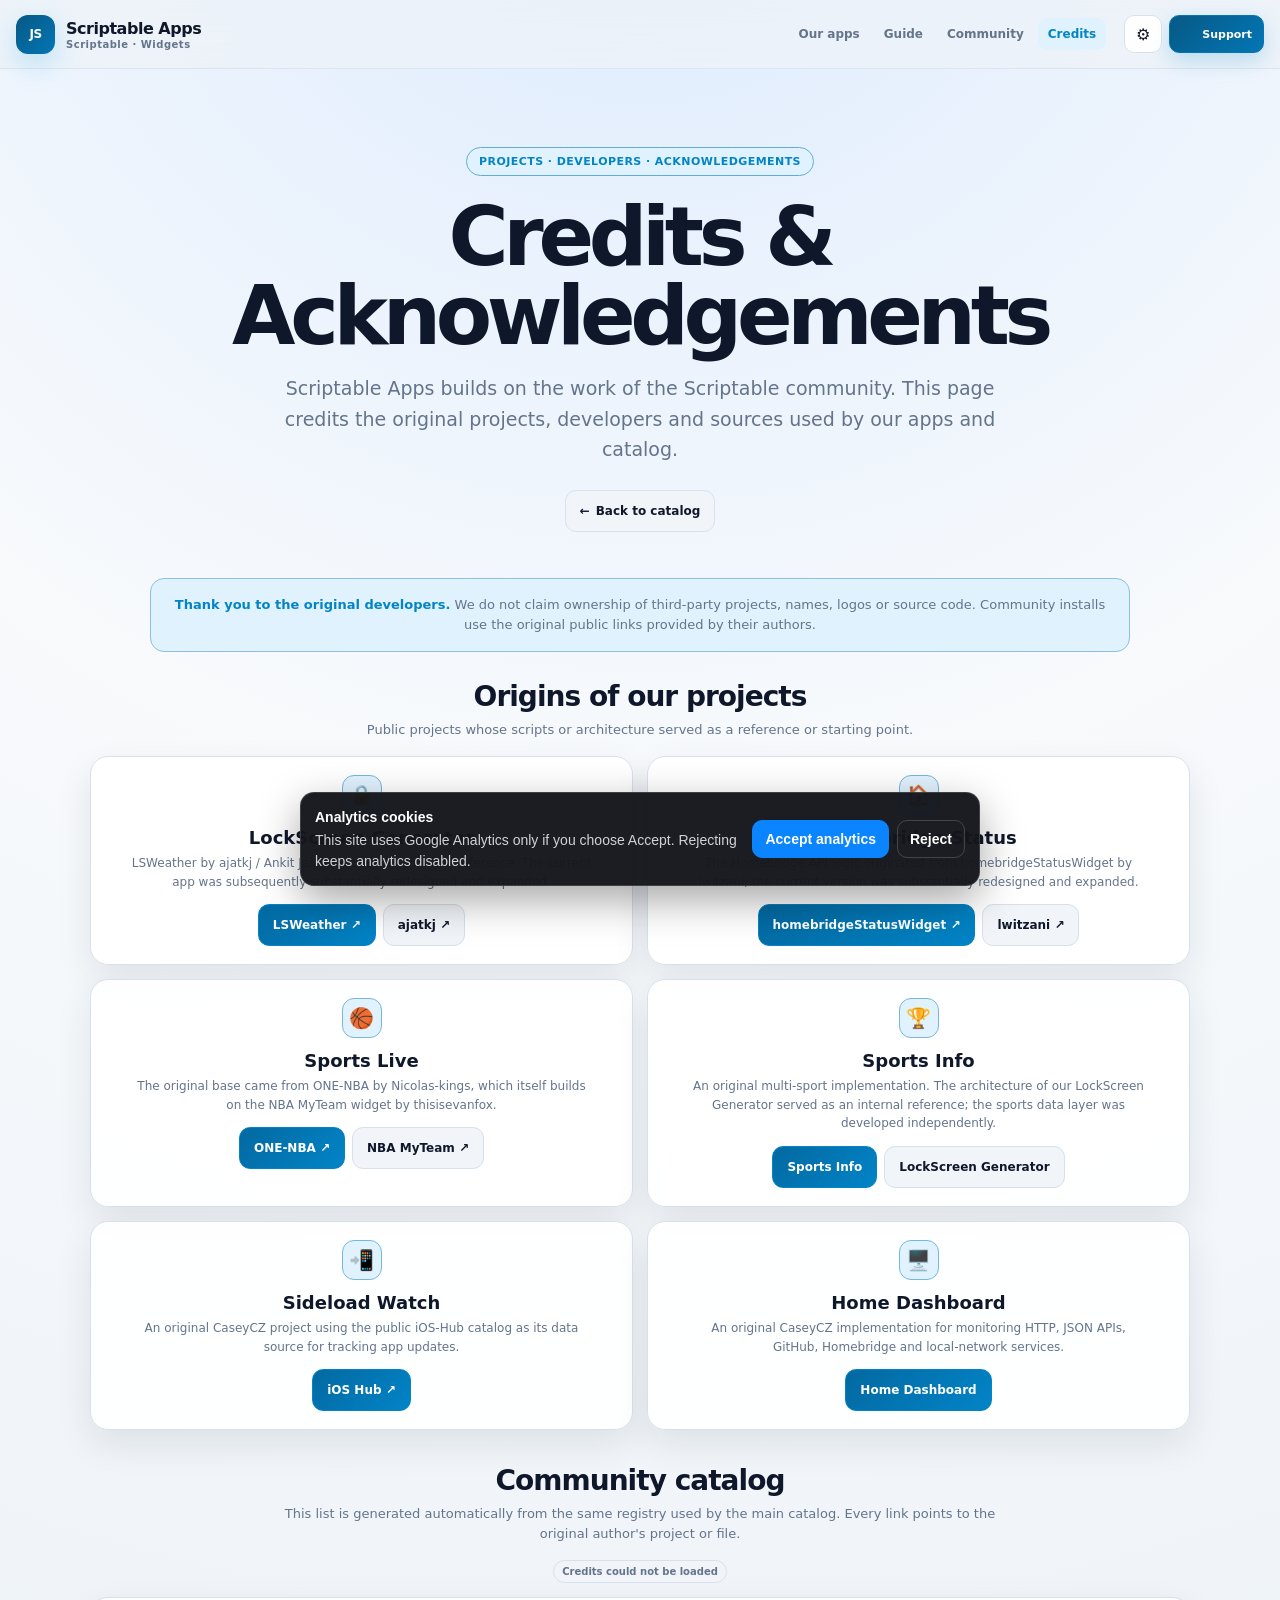
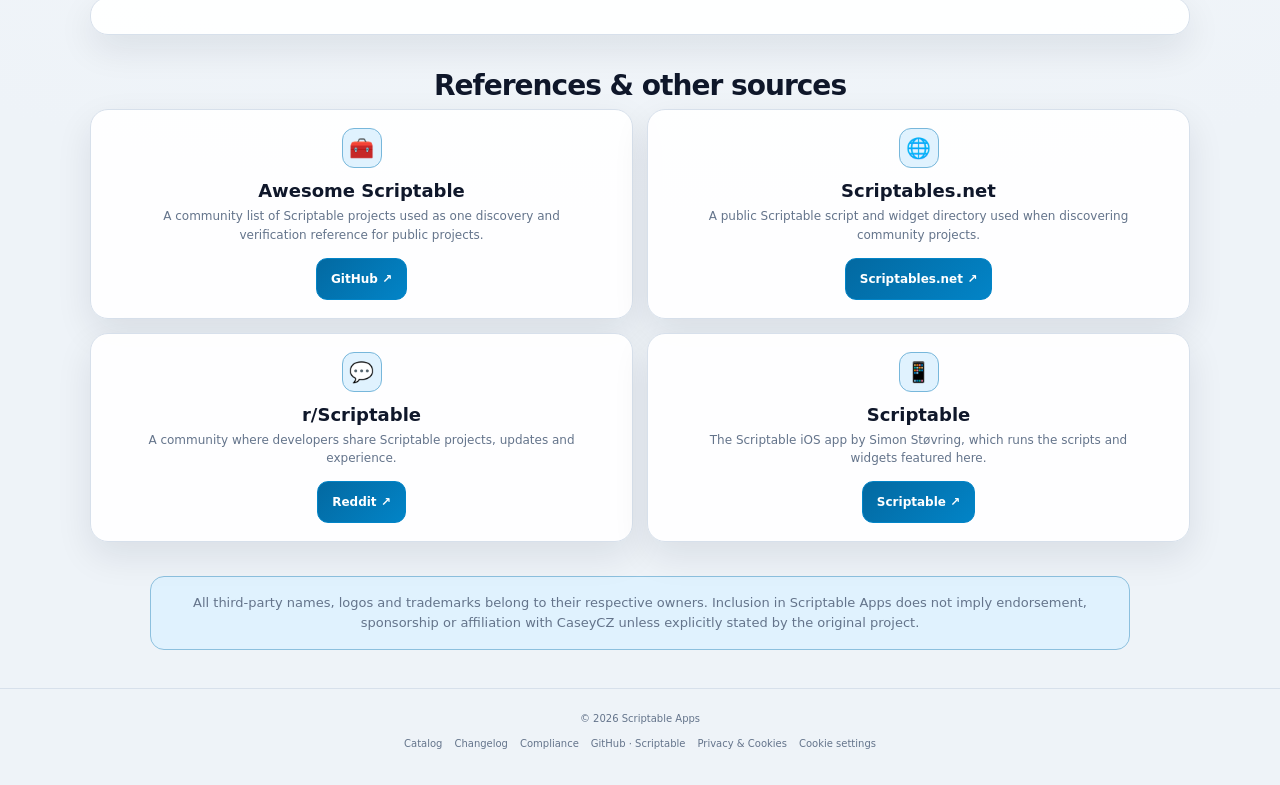
==== commit 78a6c712: "Polish Scriptable site for public release" ====
--- a/credits.html
+++ b/credits.html
@@ -2,8 +2,17 @@
 <html lang="cs" data-theme="dark">
 <head>
 <meta charset="utf-8">
-<meta name="viewport" content="width=device-width,initial-scale=1">
+<meta name="viewport" content="width=device-width,initial-scale=1,viewport-fit=cover">
 <meta id="themeColor" name="theme-color" content="#070b14">
+<meta name="referrer" content="no-referrer">
+<link rel="canonical" href="https://caseycz.github.io/Scriptable/credits.html">
+<meta property="og:type" content="website">
+<meta property="og:site_name" content="Scriptable Apps">
+<meta property="og:title" content="Credits & Acknowledgements · Scriptable Apps">
+<meta property="og:description" content="Credits and acknowledgements for Scriptable Apps, upstream projects and the community catalog.">
+<meta property="og:url" content="https://caseycz.github.io/Scriptable/credits.html">
+<meta name="twitter:card" content="summary">
+<meta name="analytics-page-title" content="Credits & Acknowledgements · Scriptable Apps">
 <meta name="description" content="Credits and acknowledgements for Scriptable Apps, upstream projects and the community catalog.">
 <title>Credits & Acknowledgements · Scriptable Apps</title>
 <script src="analytics-consent.js?v=20261001-footer3"></script>
@@ -22,9 +31,10 @@
 .credits-summary{display:flex;align-items:center;justify-content:center;gap:6px;flex-wrap:wrap;margin:0 0 14px}.pill{display:inline-flex;align-items:center;padding:5px 8px;border:1px solid var(--border);border-radius:999px;background:var(--panel2);color:var(--muted);font-size:10px;font-weight:850}.notice{border:1px solid color-mix(in srgb,var(--accent) 35%,var(--border));background:var(--accent-soft);border-radius:14px;padding:16px;margin:0 auto 28px;color:var(--muted);line-height:1.55;font-size:13px;max-width:980px;text-align:center}.notice strong{color:var(--accent)}
 @media(max-width:700px){.credits-grid{grid-template-columns:1fr}.credits-content{width:min(100% - 20px,1100px)}.credit-panel{padding:14px}.catalog-credit-list{gap:6px}.catalog-credit-pill{padding:6px 9px;font-size:9.5px}}
 </style>
-<link rel="stylesheet" href="ios-hub-visual.css?v=20261008-authorstatus1">
+<link rel="stylesheet" href="ios-hub-visual.css?v=20261008-mobile2">
 </head>
 <body>
+<a class="skip-link" href="#top" data-cs="Přeskočit na obsah" data-en="Skip to content" data-de="Zum Inhalt springen" data-es="Saltar al contenido" data-fr="Aller au contenu">Přeskočit na obsah</a>
 <header class="topbar">
   <div class="wrap topbar-inner">
     <a class="brand" href="./" aria-label="Scriptable Apps"><span class="brand-mark">JS</span><span>Scriptable Apps<small>Scriptable · Widgets</small></span></a>
@@ -37,17 +47,17 @@
     <div class="nav-actions">
       <div class="settings-menu">
         <button id="settingsBtn" class="icon-btn settings-button" type="button" aria-haspopup="dialog" aria-expanded="false" aria-controls="settingsPanel" aria-label="Settings" title="Settings">⚙</button>
-        <div id="settingsPanel" class="settings-panel" role="dialog" aria-hidden="true">
-          <div class="settings-title"><span data-cs="Nastavení" data-en="Settings" data-de="Einstellungen" data-es="Ajustes" data-fr="Paramètres">Nastavení</span></div>
+        <div id="settingsPanel" class="settings-panel" role="dialog" aria-labelledby="settingsTitle" aria-hidden="true">
+          <div id="settingsTitle" class="settings-title"><span data-cs="Nastavení" data-en="Settings" data-de="Einstellungen" data-es="Ajustes" data-fr="Paramètres">Nastavení</span></div>
           <div class="settings-label"><span data-cs="VZHLED" data-en="APPEARANCE" data-de="DARSTELLUNG" data-es="APARIENCIA" data-fr="APPARENCE">VZHLED</span></div>
-          <div class="settings-theme-seg"><button id="themeDark" type="button">☾ <span data-cs="Tmavý" data-en="Dark" data-de="Dunkel" data-es="Oscuro" data-fr="Sombre">Tmavý</span></button><button id="themeLight" type="button">☀ <span data-cs="Světlý" data-en="Light" data-de="Hell" data-es="Claro" data-fr="Clair">Světlý</span></button></div>
+          <div class="settings-theme-seg"><button id="themeDark" type="button" aria-pressed="false">☾ <span data-cs="Tmavý" data-en="Dark" data-de="Dunkel" data-es="Oscuro" data-fr="Sombre">Tmavý</span></button><button id="themeLight" type="button" aria-pressed="false">☀ <span data-cs="Světlý" data-en="Light" data-de="Hell" data-es="Claro" data-fr="Clair">Světlý</span></button></div>
           <div class="settings-label"><span data-cs="JAZYK" data-en="LANGUAGE" data-de="SPRACHE" data-es="IDIOMA" data-fr="LANGUE">JAZYK</span></div>
           <div class="settings-language-list">
-            <button id="langCs" type="button" data-language="cs"><img src="assets/flags/cz.svg" alt=""><span>Čeština</span></button>
-            <button id="langEn" type="button" data-language="en"><img src="assets/flags/gb.svg" alt=""><span>English</span></button>
-            <button id="langDe" type="button" data-language="de"><img src="assets/flags/de.svg" alt=""><span>Deutsch</span></button>
-            <button id="langEs" type="button" data-language="es"><img src="assets/flags/es.svg" alt=""><span>Español</span></button>
-            <button id="langFr" type="button" data-language="fr"><img src="assets/flags/fr.svg" alt=""><span>Français</span></button>
+            <button id="langCs" type="button" data-language="cs" role="radio" aria-checked="false"><img src="assets/flags/cz.svg" alt=""><span>Čeština</span></button>
+            <button id="langEn" type="button" data-language="en" role="radio" aria-checked="false"><img src="assets/flags/gb.svg" alt=""><span>English</span></button>
+            <button id="langDe" type="button" data-language="de" role="radio" aria-checked="false"><img src="assets/flags/de.svg" alt=""><span>Deutsch</span></button>
+            <button id="langEs" type="button" data-language="es" role="radio" aria-checked="false"><img src="assets/flags/es.svg" alt=""><span>Español</span></button>
+            <button id="langFr" type="button" data-language="fr" role="radio" aria-checked="false"><img src="assets/flags/fr.svg" alt=""><span>Français</span></button>
           </div>
           <div class="settings-label"><span data-cs="NAHLÁSIT PROBLÉM" data-en="REPORT ISSUE" data-de="PROBLEM MELDEN" data-es="INFORMAR DE UN PROBLEMA" data-fr="SIGNALER UN PROBLÈME">NAHLÁSIT PROBLÉM</span></div>
           <a class="settings-report-link" href="https://github.com/CaseyCZ/Scriptable/issues/new/choose" target="_blank" rel="noopener"><span aria-hidden="true">🐞</span><span data-cs="Nahlásit problém" data-en="Report issue" data-de="Problem melden" data-es="Informar de un problema" data-fr="Signaler un problème">Nahlásit problém</span></a>
@@ -101,7 +111,7 @@
   <div class="notice" data-cs="Všechny názvy, loga a ochranné známky třetích stran patří jejich vlastníkům. Zařazení do Scriptable Apps neznamená podporu, sponzorství ani spojení s CaseyCZ, pokud to původní projekt výslovně neuvádí." data-en="All third-party names, logos and trademarks belong to their respective owners. Inclusion in Scriptable Apps does not imply endorsement, sponsorship or affiliation with CaseyCZ unless explicitly stated by the original project." data-de="Alle Namen, Logos und Marken Dritter gehören ihren jeweiligen Eigentümern. Die Aufnahme in Scriptable Apps bedeutet keine Empfehlung, Förderung oder Verbindung mit CaseyCZ, sofern dies nicht ausdrücklich vom ursprünglichen Projekt angegeben wird." data-es="Todos los nombres, logotipos y marcas de terceros pertenecen a sus respectivos propietarios. La inclusión en Scriptable Apps no implica respaldo, patrocinio ni afiliación con CaseyCZ salvo que el proyecto original lo indique expresamente." data-fr="Tous les noms, logos et marques tiers appartiennent à leurs propriétaires respectifs. Leur présence dans Scriptable Apps n’implique ni approbation, ni parrainage, ni affiliation avec CaseyCZ sauf indication explicite du projet d’origine.">Všechny názvy, loga a ochranné známky třetích stran patří jejich vlastníkům.</div>
 </main>
 
-<footer class="footer"><div class="wrap footer-inner"><span>© <span id="year"></span> Scriptable Apps</span><div class="footer-links"><a href="./">Catalog</a><a href="CHANGELOG.md">Changelog</a><a href="COMPLIANCE.md">Compliance</a><a href="https://github.com/CaseyCZ/Scriptable" target="_blank" rel="noopener">GitHub · Scriptable</a><button class="footer-link-button" type="button" data-cookie-settings>Cookie settings</button></div></div></footer>
+<footer class="footer"><div class="wrap footer-inner"><span>© <span id="year"></span> Scriptable Apps</span><div class="footer-links"><a href="./">Catalog</a><a href="CHANGELOG.md">Changelog</a><a href="COMPLIANCE.md">Compliance</a><a href="https://github.com/CaseyCZ/Scriptable" target="_blank" rel="noopener">GitHub · Scriptable</a><a href="privacy.html">Privacy &amp; Cookies</a><button class="footer-link-button" type="button" data-cookie-settings>Cookie settings</button></div></div></footer>
 
 <div id="supportModal" class="support-backdrop" role="dialog" aria-modal="true" aria-hidden="true" aria-labelledby="supportTitle"><div class="support-dialog"><button class="support-close" type="button" data-support-close aria-label="Close">×</button><div class="badge" data-cs="PODPOŘIT PROJEKT" data-en="SUPPORT THE PROJECT" data-de="PROJEKT UNTERSTÜTZEN" data-es="APOYAR EL PROYECTO" data-fr="SOUTENIR LE PROJET">PODPOŘIT PROJEKT</div><h2 id="supportTitle" data-cs="Podpoř další vývoj." data-en="Support further development." data-de="Unterstütze die weitere Entwicklung." data-es="Apoya el desarrollo futuro." data-fr="Soutenez le développement futur.">Podpoř další vývoj.</h2><p data-cs="Pokud ti Scriptable Apps šetří čas, můžeš podpořit další vývoj přes Buy Me a Coffee." data-en="If Scriptable Apps saves you time, you can support further development through Buy Me a Coffee." data-de="Wenn dir Scriptable Apps Zeit spart, kannst du die weitere Entwicklung über Buy Me a Coffee unterstützen." data-es="Si Scriptable Apps te ahorra tiempo, puedes apoyar el desarrollo futuro mediante Buy Me a Coffee." data-fr="Si Scriptable Apps vous fait gagner du temps, vous pouvez soutenir son développement via Buy Me a Coffee.">Pokud ti Scriptable Apps šetří čas, můžeš podpořit další vývoj přes Buy Me a Coffee.</p><a href="https://www.buymeacoffee.com/caseycz" target="_blank" rel="noopener"><img class="support-qr" src="https://caseycz.github.io/support-qr.svg" alt="Buy Me a Coffee QR code"></a><a class="btn primary" style="width:100%" href="https://www.buymeacoffee.com/caseycz" target="_blank" rel="noopener"><span data-cs="Otevřít Buy Me a Coffee" data-en="Open Buy Me a Coffee" data-de="Buy Me a Coffee öffnen" data-es="Abrir Buy Me a Coffee" data-fr="Ouvrir Buy Me a Coffee">Otevřít Buy Me a Coffee</span></a></div></div>
 
@@ -120,5 +130,22 @@
 async function loadCredits(){try{const r=await fetch('./data/credits.json',{cache:'no-store'});if(!r.ok)throw new Error('HTTP '+r.status);creditsData=await r.json();renderCommunityCredits()}catch(_){document.getElementById('creditsSummary').innerHTML=`<span class="pill">${esc(t('Credits se nepodařilo načíst','Credits could not be loaded','Credits konnten nicht geladen werden','No se pudieron cargar los créditos','Impossible de charger les crédits'))}</span>`}}
 document.getElementById('year').textContent=new Date().getFullYear();applyTheme(theme);setLanguage(lang);loadCredits();
 </script>
+<script id="settingsA11ySync">
+(()=>{
+  const sync=()=>{
+    const lang=(localStorage.getItem('siteLang')||document.documentElement.lang||'en').slice(0,2);
+    document.querySelectorAll('[data-language]').forEach(btn=>btn.setAttribute('aria-checked',String(btn.dataset.language===lang)));
+    const theme=document.documentElement.dataset.theme||localStorage.getItem('siteTheme')||'dark';
+    document.getElementById('themeDark')?.setAttribute('aria-pressed',String(theme==='dark'));
+    document.getElementById('themeLight')?.setAttribute('aria-pressed',String(theme==='light'));
+    const layout=localStorage.getItem('siteLayout')||'grid';
+    document.getElementById('layoutGrid')?.setAttribute('aria-pressed',String(layout==='grid'));
+    document.getElementById('layoutList')?.setAttribute('aria-pressed',String(layout==='list'));
+  };
+  sync();
+  document.addEventListener('click',e=>{if(e.target.closest('[data-language],#themeDark,#themeLight,#layoutGrid,#layoutList'))requestAnimationFrame(sync)});
+})();
+</script>
+<script src="mobile-menu.js?v=20261008-mobile2"></script>
 </body>
 </html>
--- a/ios-hub-visual.css
+++ b/ios-hub-visual.css
@@ -1,3 +1,4 @@
+.skip-link{position:fixed;left:12px;top:10px;z-index:1200;padding:9px 12px;border:1px solid var(--accent);border-radius:10px;background:var(--panel);color:var(--text);font-size:11px;font-weight:900;transform:translateY(-160%);transition:transform .15s}.skip-link:focus{transform:translateY(0);outline:3px solid color-mix(in srgb,var(--accent) 35%,transparent);outline-offset:2px}
 /* Scriptable Apps — iOS Hub visual system 1:1 · header synced */
 :root{--action:#0376b5;--action2:#075985;--hero:#172554}
 html[data-theme="light"]{--page:#eef3f8;--border:#d7e0eb;--hero:#dbeafe}
@@ -126,3 +127,36 @@
 .authorStatusRow{display:flex;align-items:center;gap:6px;min-width:0;margin-top:4px;white-space:nowrap}
 .authorStatusRow .author{margin-top:0;min-width:0;max-width:100%;flex:0 1 auto;overflow:hidden;text-overflow:ellipsis;white-space:nowrap}
 .authorStatusRow .communityAvailability{margin-top:0;flex:0 0 auto}
+
+/* Mobile navigation — synced 1:1 with iOS Hub */
+.mobile-menu-button{display:none}
+.mobile-menu-icon{position:relative;width:18px;height:2px;border-radius:999px;background:currentColor;display:block}
+.mobile-menu-icon::before,.mobile-menu-icon::after{content:"";position:absolute;left:0;width:18px;height:2px;border-radius:999px;background:currentColor;transition:transform .18s ease,top .18s ease,opacity .18s ease}
+.mobile-menu-icon::before{top:-6px}
+.mobile-menu-icon::after{top:6px}
+.mobile-menu-open .mobile-menu-icon{background:transparent}
+.mobile-menu-open .mobile-menu-icon::before{top:0;transform:rotate(45deg)}
+.mobile-menu-open .mobile-menu-icon::after{top:0;transform:rotate(-45deg)}
+.mobile-nav-panel{display:none;position:absolute;right:16px;top:calc(100% + 8px);z-index:150;width:220px;padding:8px;border:1px solid var(--border);border-radius:14px;background:color-mix(in srgb,var(--panel) 98%,transparent);box-shadow:var(--shadow)}
+.mobile-menu-open .mobile-nav-panel{display:block}
+.mobile-nav-inner{width:100%;padding:0;margin:0}
+.mobile-nav-links{display:grid;grid-template-columns:1fr;gap:4px}
+.mobile-nav-links a{width:100%;min-height:40px;padding:0 10px;border:1px solid transparent;border-radius:10px;background:transparent;color:var(--text);display:flex;align-items:center;justify-content:flex-start;text-align:left;font-size:11px;font-weight:800}
+.mobile-nav-links a:hover{background:var(--panel2);border-color:var(--border)}
+.mobile-nav-links a.active{background:var(--accent-soft);border-color:color-mix(in srgb,var(--accent) 45%,var(--border));color:var(--accent)}
+@media(max-width:900px){.mobile-menu-button{display:grid}.topbar{overflow:visible}}
+@media(max-width:640px){.topbar-inner{gap:7px}.nav-actions{gap:5px}.mobile-nav-panel{right:10px;left:auto;top:calc(100% + 8px);width:220px}}
+
+
+
+/* Landscape/mobile navigation enforcement — same 900px behavior as iOS Hub */
+@media (min-width:901px){
+  .topbar .nav{display:flex!important}
+  .topbar .mobile-menu-button{display:none!important}
+  .topbar .mobile-nav-panel{display:none!important}
+}
+@media (max-width:900px){
+  .topbar .nav{display:none!important}
+  .topbar .mobile-menu-button{display:grid!important}
+  .topbar.mobile-menu-open .mobile-nav-panel{display:block!important}
+}
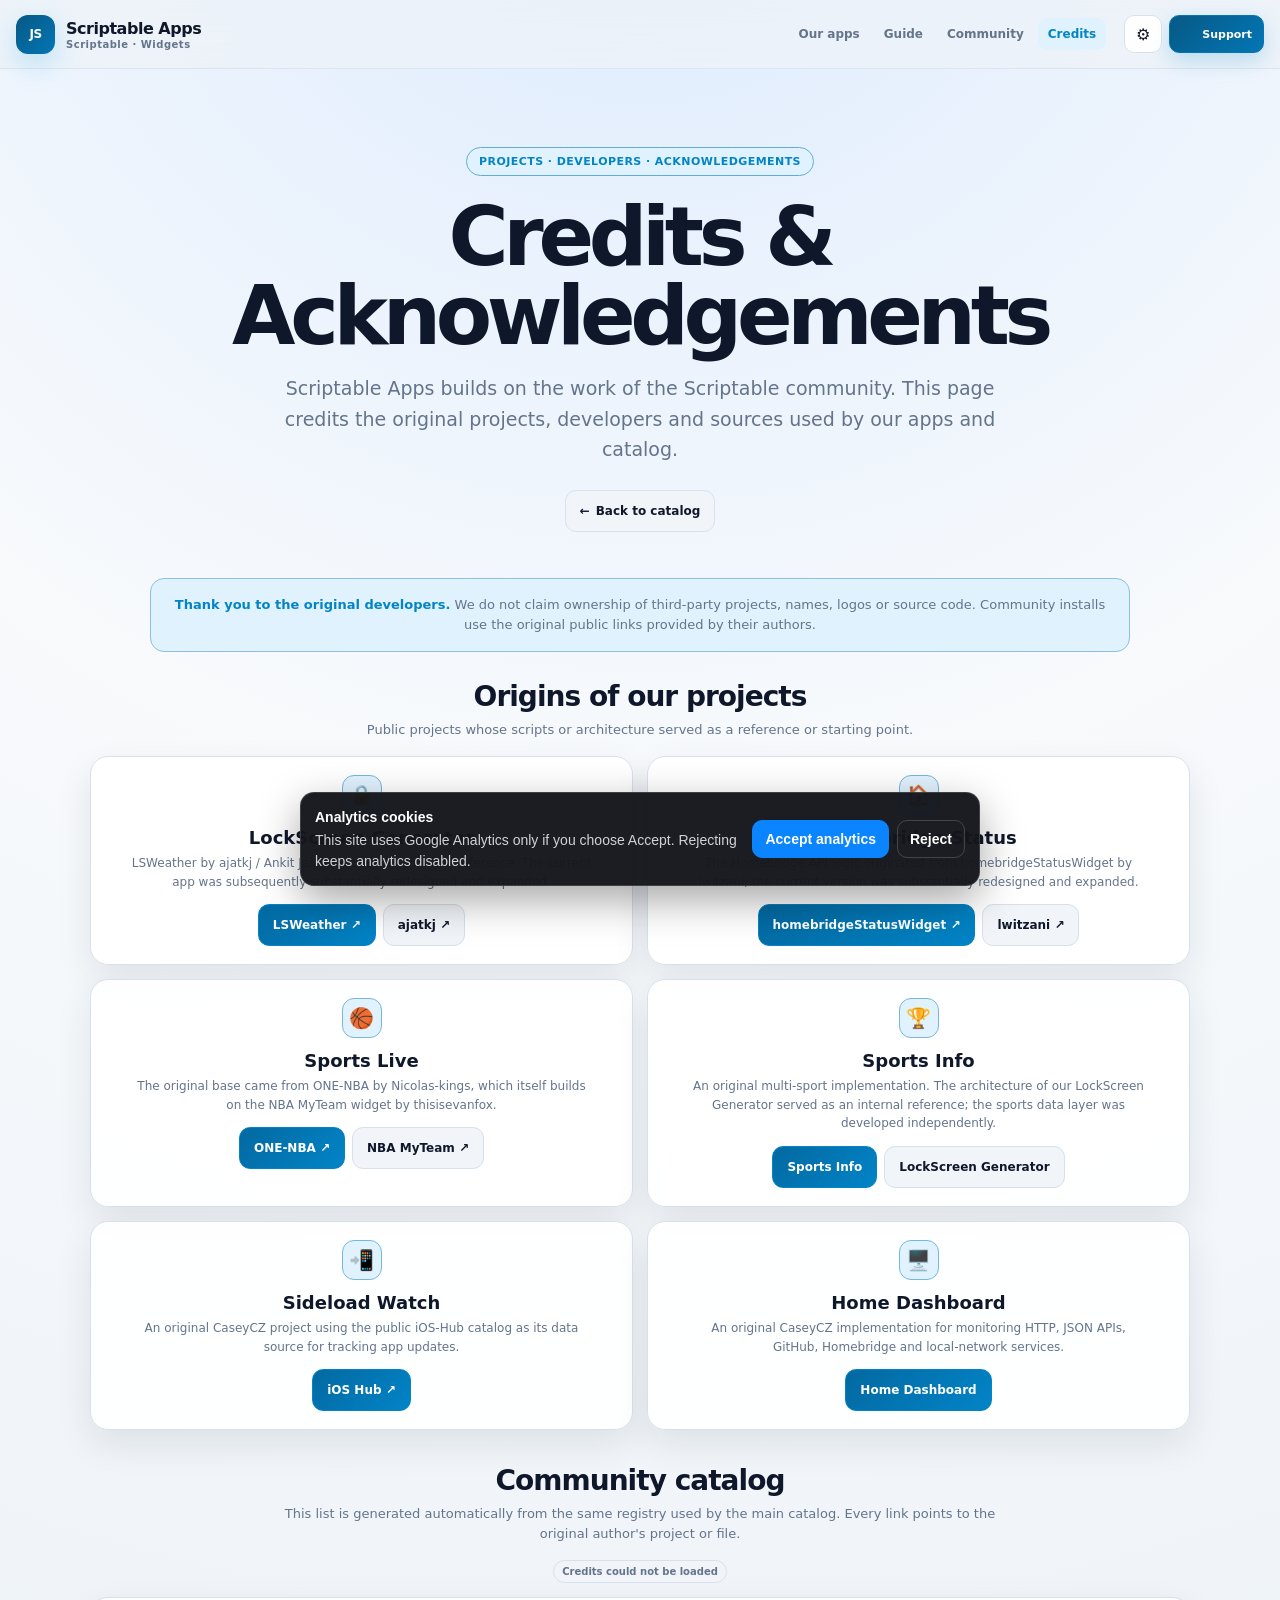
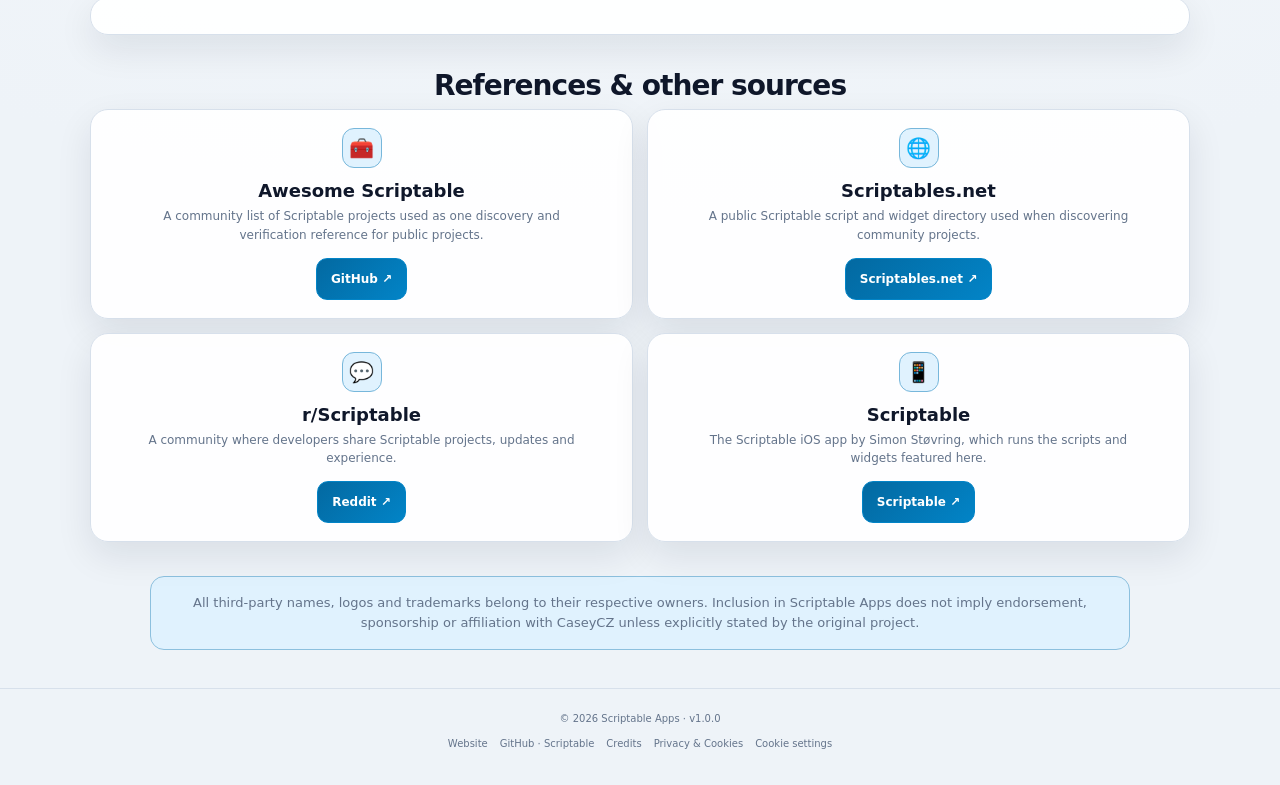
==== commit 82e0e798: "Match site footer with iOS Hub" ====
--- a/credits.html
+++ b/credits.html
@@ -5,6 +5,7 @@
 <meta name="viewport" content="width=device-width,initial-scale=1,viewport-fit=cover">
 <meta id="themeColor" name="theme-color" content="#070b14">
 <meta name="referrer" content="no-referrer">
+<meta http-equiv="Content-Security-Policy" content="default-src 'self'; script-src 'self' https://www.googletagmanager.com; style-src 'self' 'unsafe-inline'; img-src 'self' https: data: blob:; connect-src 'self' https:; object-src 'none'; base-uri 'self'; form-action 'none'">
 <link rel="canonical" href="https://caseycz.github.io/Scriptable/credits.html">
 <meta property="og:type" content="website">
 <meta property="og:site_name" content="Scriptable Apps">
@@ -111,41 +112,23 @@
   <div class="notice" data-cs="Všechny názvy, loga a ochranné známky třetích stran patří jejich vlastníkům. Zařazení do Scriptable Apps neznamená podporu, sponzorství ani spojení s CaseyCZ, pokud to původní projekt výslovně neuvádí." data-en="All third-party names, logos and trademarks belong to their respective owners. Inclusion in Scriptable Apps does not imply endorsement, sponsorship or affiliation with CaseyCZ unless explicitly stated by the original project." data-de="Alle Namen, Logos und Marken Dritter gehören ihren jeweiligen Eigentümern. Die Aufnahme in Scriptable Apps bedeutet keine Empfehlung, Förderung oder Verbindung mit CaseyCZ, sofern dies nicht ausdrücklich vom ursprünglichen Projekt angegeben wird." data-es="Todos los nombres, logotipos y marcas de terceros pertenecen a sus respectivos propietarios. La inclusión en Scriptable Apps no implica respaldo, patrocinio ni afiliación con CaseyCZ salvo que el proyecto original lo indique expresamente." data-fr="Tous les noms, logos et marques tiers appartiennent à leurs propriétaires respectifs. Leur présence dans Scriptable Apps n’implique ni approbation, ni parrainage, ni affiliation avec CaseyCZ sauf indication explicite du projet d’origine.">Všechny názvy, loga a ochranné známky třetích stran patří jejich vlastníkům.</div>
 </main>
 
-<footer class="footer"><div class="wrap footer-inner"><span>© <span id="year"></span> Scriptable Apps</span><div class="footer-links"><a href="./">Catalog</a><a href="CHANGELOG.md">Changelog</a><a href="COMPLIANCE.md">Compliance</a><a href="https://github.com/CaseyCZ/Scriptable" target="_blank" rel="noopener">GitHub · Scriptable</a><a href="privacy.html">Privacy &amp; Cookies</a><button class="footer-link-button" type="button" data-cookie-settings>Cookie settings</button></div></div></footer>
+<footer class="footer">
+  <div class="wrap footer-inner">
+    <span>© <span id="year"></span> Scriptable Apps · v1.0.0</span>
+    <div class="footer-links">
+      <a href="https://caseycz.github.io/" target="_blank" rel="noopener">Website</a>
+      <a href="https://github.com/CaseyCZ/Scriptable" target="_blank" rel="noopener">GitHub · Scriptable</a>
+      <a href="credits.html">Credits</a>
+      <a href="privacy.html">Privacy &amp; Cookies</a>
+      <button class="footer-link-button" type="button" data-cookie-settings>Cookie settings</button>
+    </div>
+  </div>
+</footer>
 
 <div id="supportModal" class="support-backdrop" role="dialog" aria-modal="true" aria-hidden="true" aria-labelledby="supportTitle"><div class="support-dialog"><button class="support-close" type="button" data-support-close aria-label="Close">×</button><div class="badge" data-cs="PODPOŘIT PROJEKT" data-en="SUPPORT THE PROJECT" data-de="PROJEKT UNTERSTÜTZEN" data-es="APOYAR EL PROYECTO" data-fr="SOUTENIR LE PROJET">PODPOŘIT PROJEKT</div><h2 id="supportTitle" data-cs="Podpoř další vývoj." data-en="Support further development." data-de="Unterstütze die weitere Entwicklung." data-es="Apoya el desarrollo futuro." data-fr="Soutenez le développement futur.">Podpoř další vývoj.</h2><p data-cs="Pokud ti Scriptable Apps šetří čas, můžeš podpořit další vývoj přes Buy Me a Coffee." data-en="If Scriptable Apps saves you time, you can support further development through Buy Me a Coffee." data-de="Wenn dir Scriptable Apps Zeit spart, kannst du die weitere Entwicklung über Buy Me a Coffee unterstützen." data-es="Si Scriptable Apps te ahorra tiempo, puedes apoyar el desarrollo futuro mediante Buy Me a Coffee." data-fr="Si Scriptable Apps vous fait gagner du temps, vous pouvez soutenir son développement via Buy Me a Coffee.">Pokud ti Scriptable Apps šetří čas, můžeš podpořit další vývoj přes Buy Me a Coffee.</p><a href="https://www.buymeacoffee.com/caseycz" target="_blank" rel="noopener"><img class="support-qr" src="https://caseycz.github.io/support-qr.svg" alt="Buy Me a Coffee QR code"></a><a class="btn primary" style="width:100%" href="https://www.buymeacoffee.com/caseycz" target="_blank" rel="noopener"><span data-cs="Otevřít Buy Me a Coffee" data-en="Open Buy Me a Coffee" data-de="Buy Me a Coffee öffnen" data-es="Abrir Buy Me a Coffee" data-fr="Ouvrir Buy Me a Coffee">Otevřít Buy Me a Coffee</span></a></div></div>
 
-<script>
-const SUPPORTED=['cs','en','de','es','fr'];
-let lang=localStorage.getItem('siteLang');if(!SUPPORTED.includes(lang))lang=(navigator.language||'en').toLowerCase().startsWith('cs')?'cs':'en';
-let theme=localStorage.getItem('siteTheme')||((window.matchMedia&&matchMedia('(prefers-color-scheme: light)').matches)?'light':'dark');
-function applyTheme(next){theme=next==='light'?'light':'dark';localStorage.setItem('siteTheme',theme);document.documentElement.dataset.theme=theme;document.getElementById('themeDark').classList.toggle('active',theme==='dark');document.getElementById('themeLight').classList.toggle('active',theme==='light');document.getElementById('themeColor').content=theme==='dark'?'#070b14':'#eef3f8'}
-function setLanguage(next){lang=SUPPORTED.includes(next)?next:'en';localStorage.setItem('siteLang',lang);document.documentElement.lang=lang;document.querySelectorAll('[data-cs]').forEach(el=>el.textContent=el.getAttribute('data-'+lang)||el.getAttribute('data-en')||el.textContent);document.querySelectorAll('[data-language]').forEach(btn=>btn.classList.toggle('active',btn.dataset.language===lang));renderCommunityCredits()}
-document.getElementById('themeDark').addEventListener('click',()=>applyTheme('dark'));document.getElementById('themeLight').addEventListener('click',()=>applyTheme('light'));document.querySelectorAll('[data-language]').forEach(btn=>btn.addEventListener('click',()=>setLanguage(btn.dataset.language)));
-document.getElementById('settingsBtn').addEventListener('click',e=>{e.stopPropagation();document.getElementById('settingsPanel').classList.toggle('open')});document.getElementById('settingsPanel').addEventListener('click',e=>e.stopPropagation());document.addEventListener('click',()=>document.getElementById('settingsPanel').classList.remove('open'));
-let supportReturnFocus=null;function openSupport(){const modal=document.getElementById('supportModal');supportReturnFocus=document.activeElement instanceof HTMLElement?document.activeElement:null;modal.classList.add('open');document.body.classList.add('modal-open');modal.setAttribute('aria-hidden','false');requestAnimationFrame(()=>modal.querySelector('[data-support-close]')?.focus())}function closeSupport(){const modal=document.getElementById('supportModal');modal.classList.remove('open');document.body.classList.remove('modal-open');modal.setAttribute('aria-hidden','true');supportReturnFocus?.focus?.();supportReturnFocus=null}document.querySelectorAll('[data-support-open]').forEach(btn=>btn.addEventListener('click',openSupport));document.querySelectorAll('[data-support-close]').forEach(btn=>btn.addEventListener('click',closeSupport));document.getElementById('supportModal').addEventListener('click',e=>{if(e.target.id==='supportModal')closeSupport()});document.addEventListener('keydown',e=>{if(e.key==='Escape')closeSupport()});
-let creditsData=null;function t(cs,en,de,es,fr){return({cs,en,de,es,fr})[lang]||en}function esc(v){return String(v||'').replace(/[&<>"']/g,c=>({'&':'&amp;','<':'&lt;','>':'&gt;','"':'&quot;',"'":'&#39;'}[c]))}
-function widgetCountLabel(count){if(lang==='cs')return count===1?'widget':(count>=2&&count<=4?'widgety':'widgetů');if(lang==='de')return count===1?'Widget':'Widgets';if(lang==='es')return count===1?'widget':'widgets';if(lang==='fr')return count===1?'widget':'widgets';return count===1?'widget':'widgets'}
-function renderCommunityCredits(){if(!creditsData)return;const authors=creditsData.authors||{};document.getElementById('creditsSummary').innerHTML=`<span class="pill">${creditsData.total} ${esc(t('projektů','projects','Projekte','proyectos','projets'))}</span><span class="pill">${creditsData.authorCount} ${esc(t('autorů','authors','Autoren','autores','auteurs'))}</span>`;const groups=Object.entries(authors).sort(([a],[b])=>a.localeCompare(b,undefined,{sensitivity:'base'}));document.getElementById('communityCredits').innerHTML=groups.map(([author,projects])=>{const count=projects.length;const label=widgetCountLabel(count);return `<span class="catalog-credit-pill" title="${esc(author+' · '+count+' '+label)}"><span class="catalog-credit-author">${esc(author)}</span><span class="catalog-credit-dot">·</span><span class="catalog-credit-count">${count} ${esc(label)}</span></span>`}).join('')}
-async function loadCredits(){try{const r=await fetch('./data/credits.json',{cache:'no-store'});if(!r.ok)throw new Error('HTTP '+r.status);creditsData=await r.json();renderCommunityCredits()}catch(_){document.getElementById('creditsSummary').innerHTML=`<span class="pill">${esc(t('Credits se nepodařilo načíst','Credits could not be loaded','Credits konnten nicht geladen werden','No se pudieron cargar los créditos','Impossible de charger les crédits'))}</span>`}}
-document.getElementById('year').textContent=new Date().getFullYear();applyTheme(theme);setLanguage(lang);loadCredits();
-</script>
-<script id="settingsA11ySync">
-(()=>{
-  const sync=()=>{
-    const lang=(localStorage.getItem('siteLang')||document.documentElement.lang||'en').slice(0,2);
-    document.querySelectorAll('[data-language]').forEach(btn=>btn.setAttribute('aria-checked',String(btn.dataset.language===lang)));
-    const theme=document.documentElement.dataset.theme||localStorage.getItem('siteTheme')||'dark';
-    document.getElementById('themeDark')?.setAttribute('aria-pressed',String(theme==='dark'));
-    document.getElementById('themeLight')?.setAttribute('aria-pressed',String(theme==='light'));
-    const layout=localStorage.getItem('siteLayout')||'grid';
-    document.getElementById('layoutGrid')?.setAttribute('aria-pressed',String(layout==='grid'));
-    document.getElementById('layoutList')?.setAttribute('aria-pressed',String(layout==='list'));
-  };
-  sync();
-  document.addEventListener('click',e=>{if(e.target.closest('[data-language],#themeDark,#themeLight,#layoutGrid,#layoutList'))requestAnimationFrame(sync)});
-})();
-</script>
+<script src="./assets/js/credits-page.js?v=20261009-csp1"></script>
+
 <script src="mobile-menu.js?v=20261008-mobile2"></script>
 </body>
 </html>
